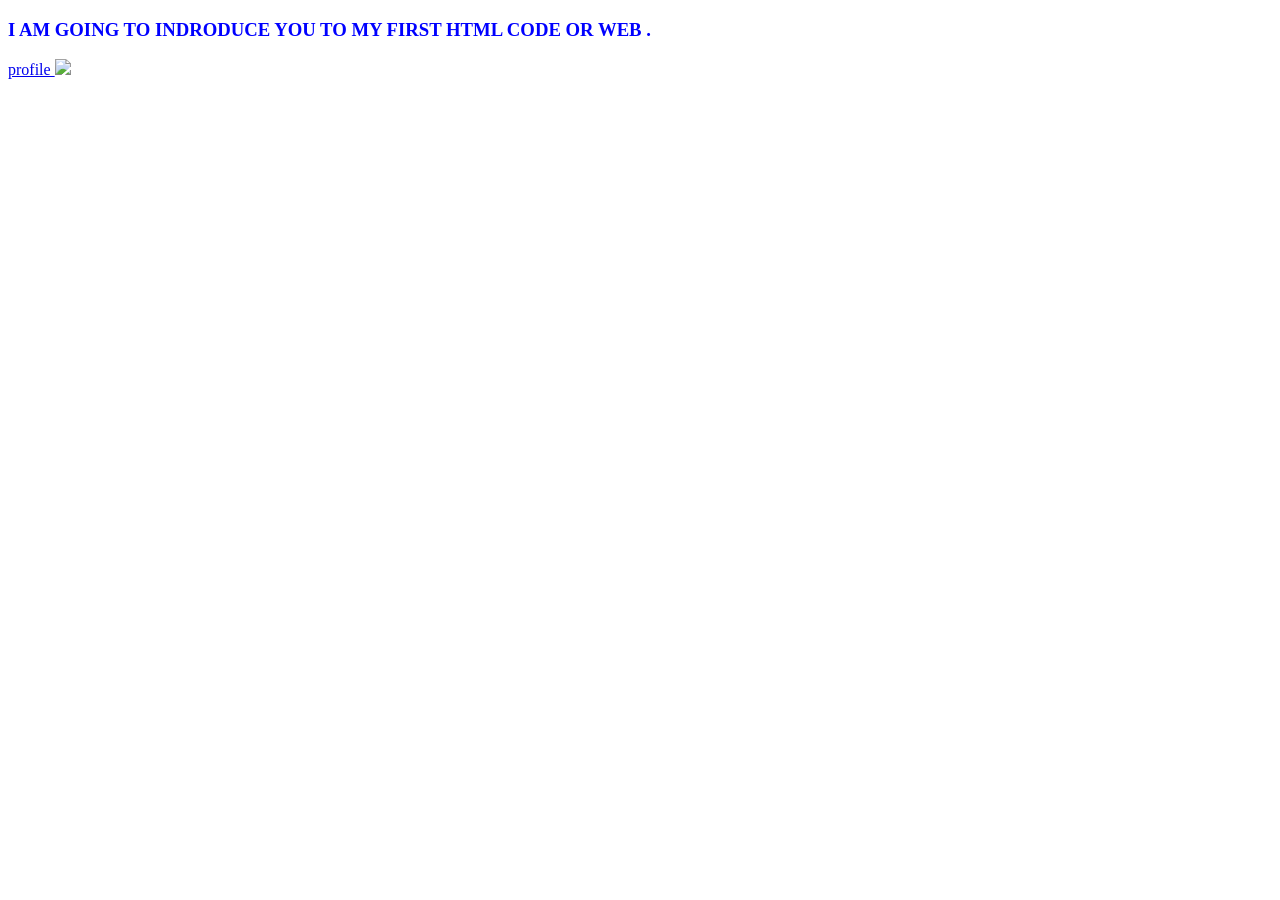
==== index.html @ 3b80759c "add html  filed" ====
<!DOCTYPE html>
<html lang="en">
<head>
    <meta charset="UTF-8">
    <meta name="viewport" content="width=device-width, initial-scale=1.0">
    <title>My First Progrgram
    </title>
</head>
<body>
<h3  style="color:blue"> I AM GOING TO INDRODUCE YOU TO MY FIRST HTML CODE OR WEB .</h3>
<A href="/profile.html"> profile <img src = "https://tse1.mm.bing.net/th/id/OIP.EZIxvhz9ns7cKNBMhFvJeQHaHa?r=0&rs=1&pid=ImgDetMain&o=7&rm=3" height="300" 
    "> 
     </A>
</body>
</html>
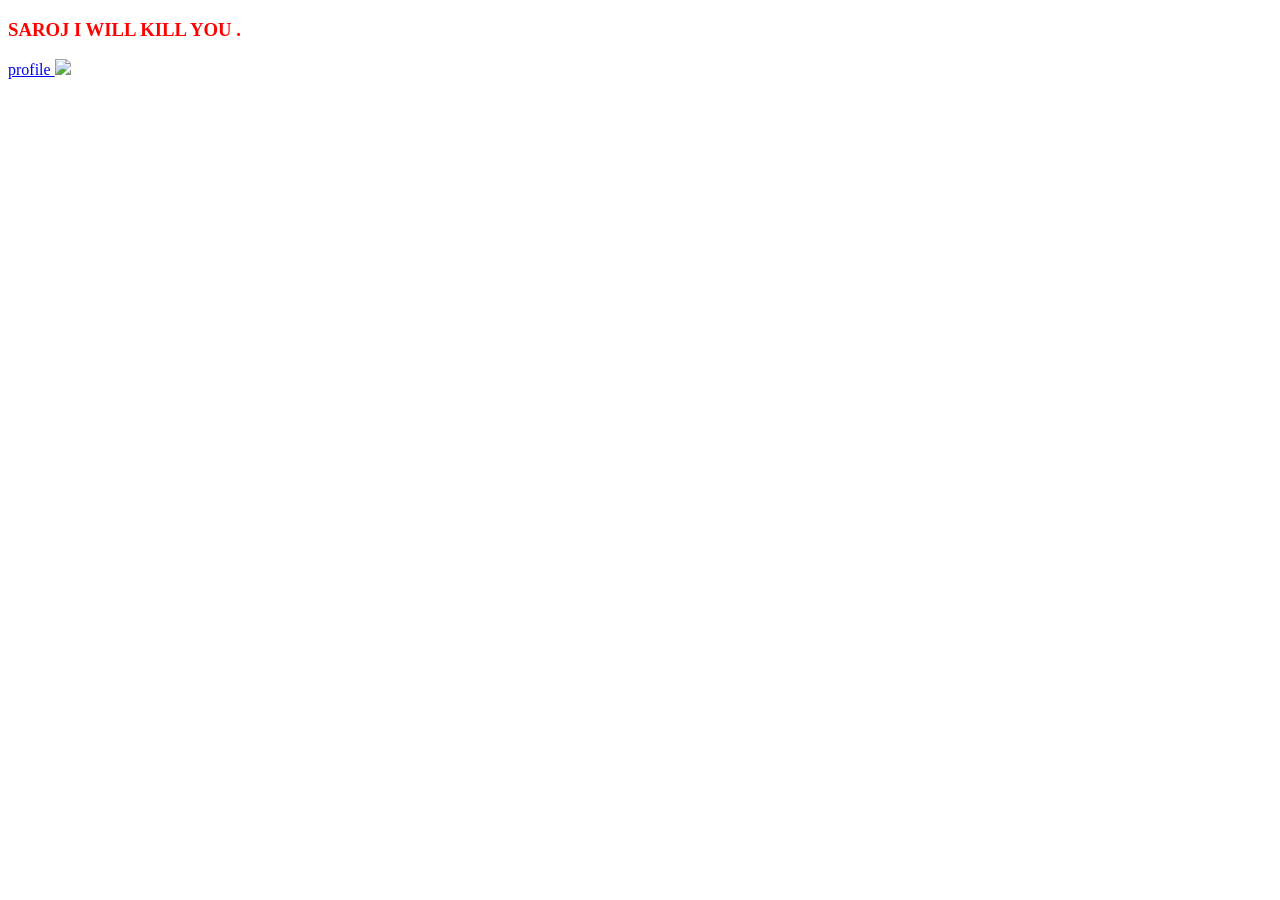
==== commit b6ceb658: "commit in git" ====
--- a/index.html
+++ b/index.html
@@ -7,9 +7,9 @@
     </title>
 </head>
 <body>
-<h3  style="color:blue"> I AM GOING TO INDRODUCE YOU TO MY FIRST HTML CODE OR WEB .</h3>
+<h3  style="color:red"> SAROJ I WILL KILL YOU .</h3>
 <A href="/profile.html"> profile <img src = "https://tse1.mm.bing.net/th/id/OIP.EZIxvhz9ns7cKNBMhFvJeQHaHa?r=0&rs=1&pid=ImgDetMain&o=7&rm=3" height="300" 
     "> 
      </A>
 </body>
-</html>+</html>
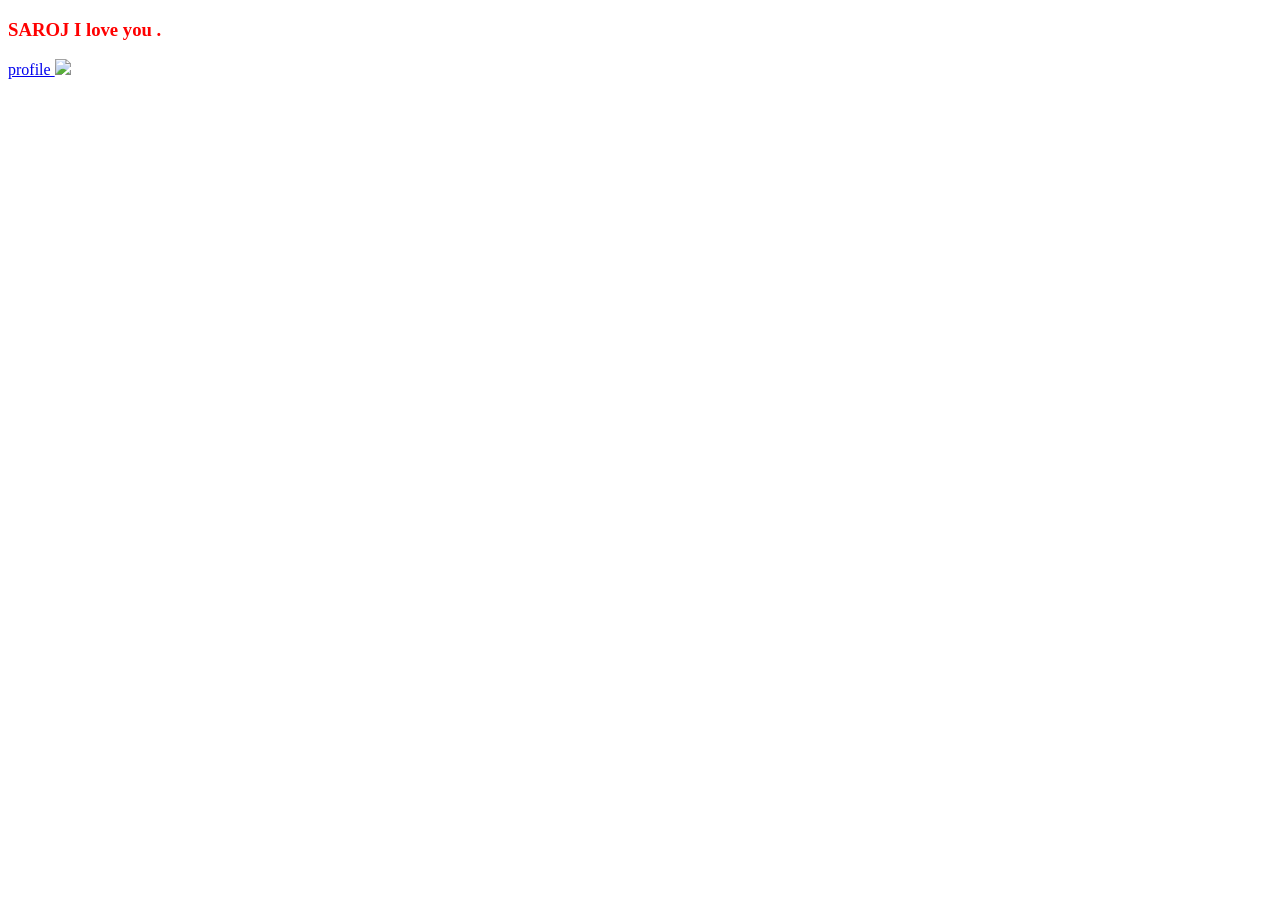
==== commit 4526a148: "hi there" ====
--- a/index.html
+++ b/index.html
@@ -7,8 +7,8 @@
     </title>
 </head>
 <body>
-<h3  style="color:red"> SAROJ I WILL KILL YOU .</h3>
-<A href="/profile.html"> profile <img src = "https://tse1.mm.bing.net/th/id/OIP.EZIxvhz9ns7cKNBMhFvJeQHaHa?r=0&rs=1&pid=ImgDetMain&o=7&rm=3" height="300" 
+<h3  style="color:red"> SAROJ I love you .</h3>
+<A href="/profile.html"> profile <img src = "sarojii.jpeg.jpg" height="300" 
     "> 
      </A>
 </body>
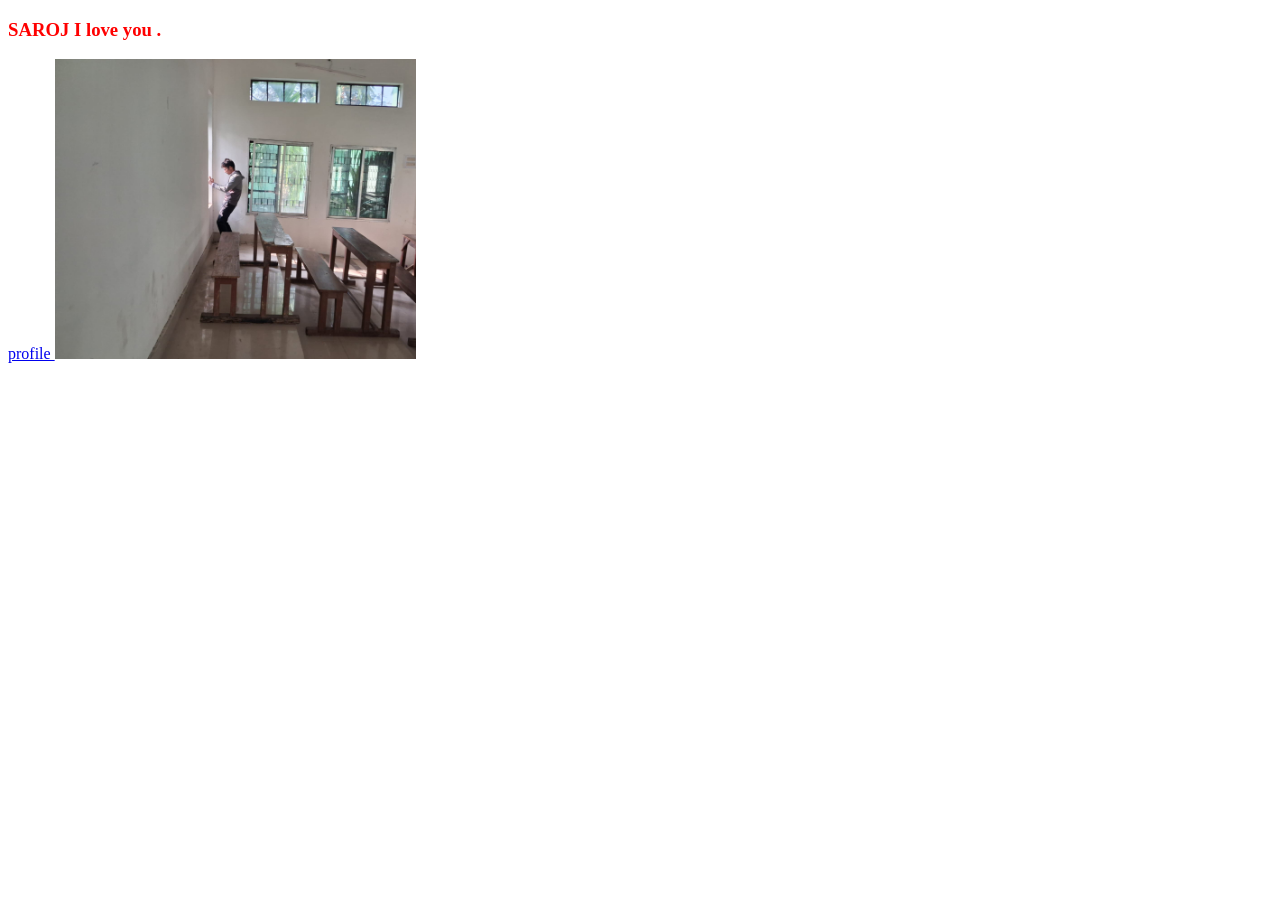
==== commit fb2bccba: "i love saroj" ====
--- a/index.html
+++ b/index.html
@@ -8,7 +8,7 @@
 </head>
 <body>
 <h3  style="color:red"> SAROJ I love you .</h3>
-<A href="/profile.html"> profile <img src = "sarojii.jpeg.jpg" height="300" 
+<A href="/profile.html"> profile <img src = "saroj.jpeg" height="300" 
     "> 
      </A>
 </body>
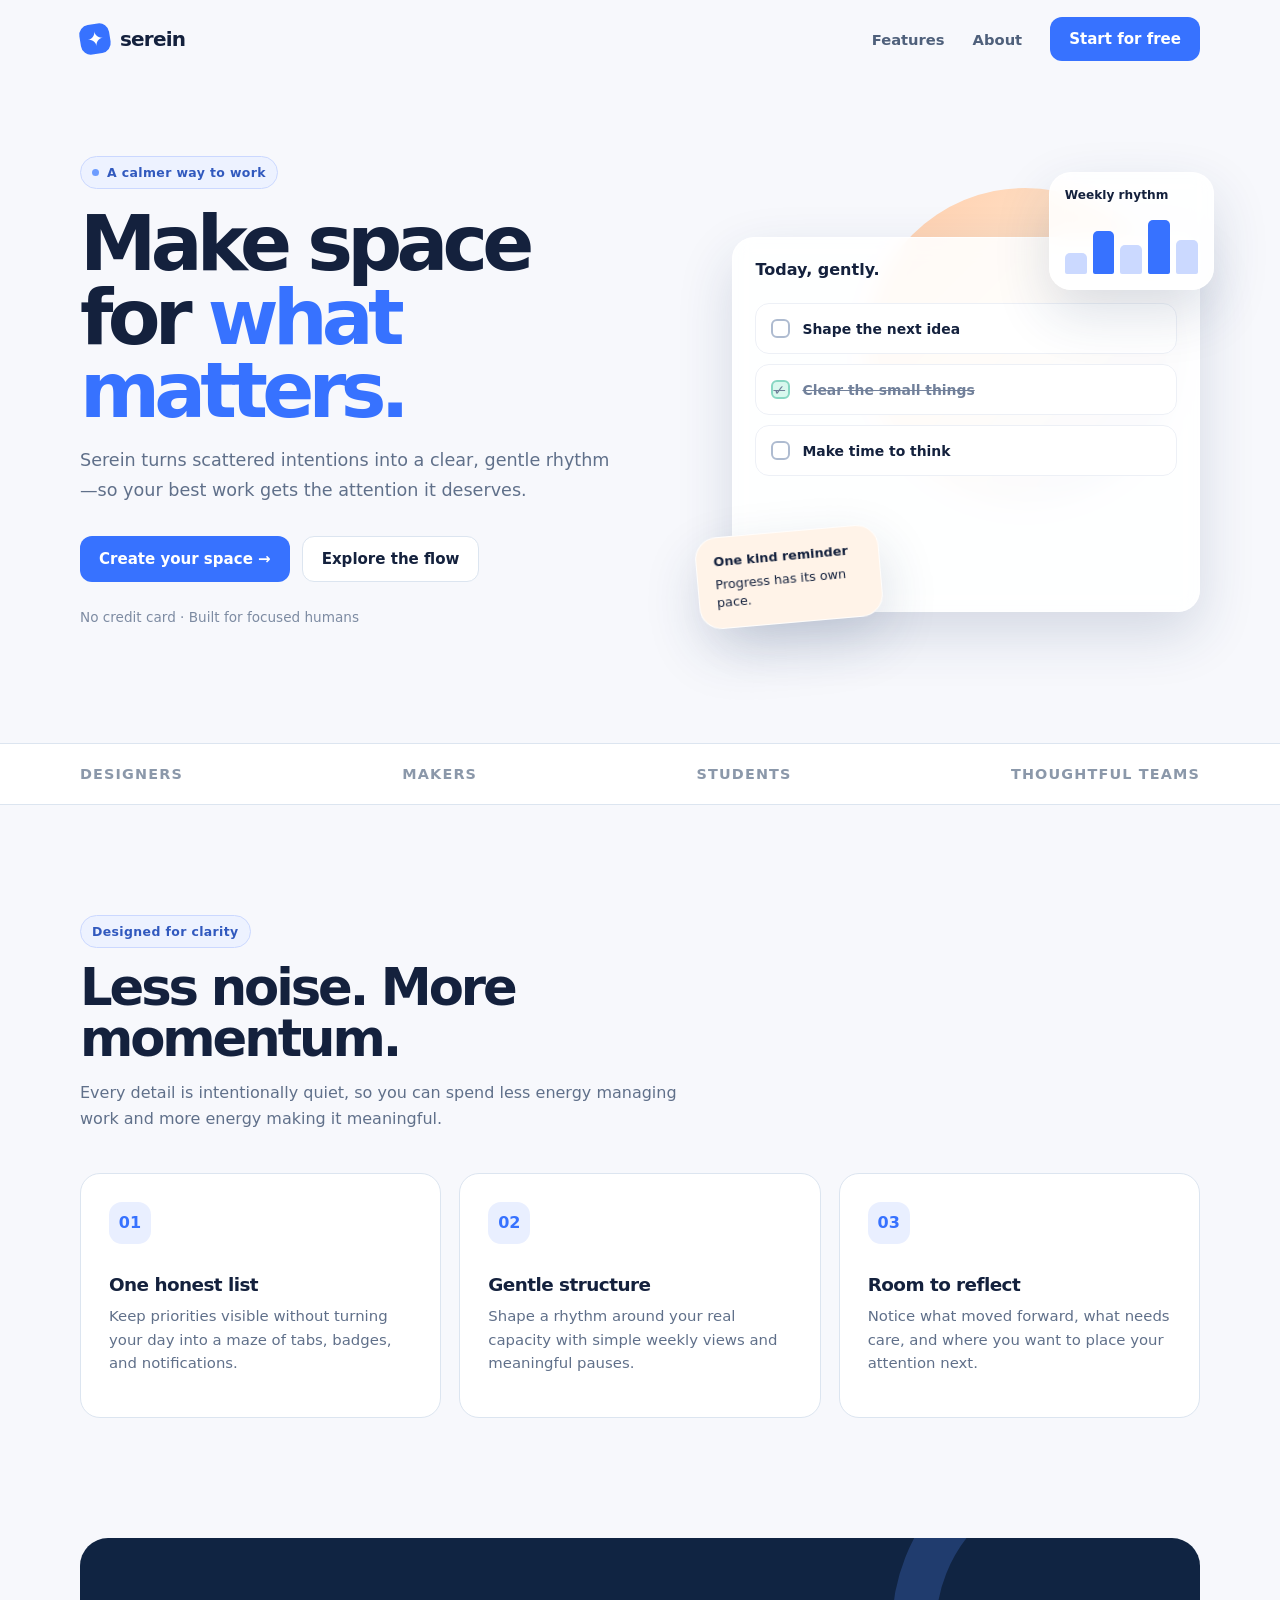
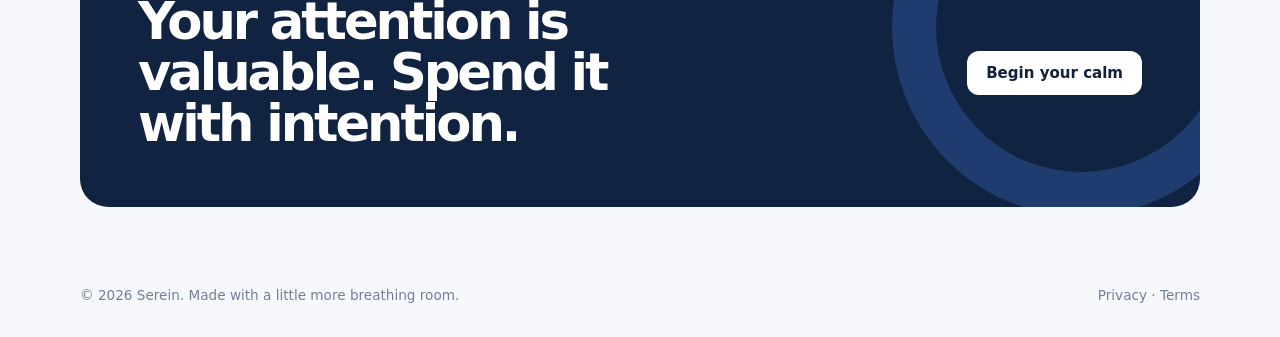
==== commit 52efe55e: "new changes" ====
--- a/index.html
+++ b/index.html
@@ -1,15 +1,78 @@
-<!DOCTYPE html>
-<html lang="en">
-<head>
-    <meta charset="UTF-8">
-    <meta name="viewport" content="width=device-width, initial-scale=1.0">
-    <title>My First Progrgram
-    </title>
-</head>
-<body>
-<h3  style="color:red"> SAROJ I love you .</h3>
-<A href="/profile.html"> profile <img src = "saroj.jpeg" height="300" 
-    "> 
-     </A>
-</body>
-</html>
+<!doctype html>
+<html lang="en">
+<head>
+  <meta charset="utf-8">
+  <meta name="viewport" content="width=device-width, initial-scale=1">
+  <meta name="description" content="Serein — a focused space for thoughtful work.">
+  <title>Serein — Make space for what matters</title>
+  <style>
+    :root { --ink:#14213d; --muted:#60708a; --line:#dce5f0; --paper:#f7f8fc; --peach:#ffbe8a; --blue:#3772ff; --night:#102442; }
+    * { box-sizing:border-box; }
+    html { scroll-behavior:smooth; }
+    body { margin:0; font-family:Inter,ui-sans-serif,system-ui,-apple-system,BlinkMacSystemFont,"Segoe UI",sans-serif; color:var(--ink); background:var(--paper); }
+    a { color:inherit; text-decoration:none; }
+    .wrap { width:min(1120px,calc(100% - 40px)); margin:auto; }
+    nav { height:78px; display:flex; align-items:center; justify-content:space-between; }
+    .brand { display:flex; gap:10px; align-items:center; font-size:1.25rem; font-weight:800; letter-spacing:-.04em; }
+    .mark { display:grid; place-items:center; width:30px; height:30px; border-radius:10px; color:white; background:var(--blue); transform:rotate(-9deg); }
+    .links { display:flex; align-items:center; gap:28px; color:#4f607b; font-size:.92rem; font-weight:600; }
+    .button { display:inline-flex; align-items:center; justify-content:center; padding:13px 19px; border-radius:12px; font-weight:750; font-size:.94rem; transition:transform .2s,box-shadow .2s; }
+    .button:hover { transform:translateY(-2px); box-shadow:0 12px 24px rgba(55,114,255,.2); }
+    .button.primary { color:white; background:var(--blue); }
+    .button.ghost { border:1px solid var(--line); background:white; }
+    .hero { padding:78px 0 104px; display:grid; grid-template-columns:1.05fr .95fr; align-items:center; gap:62px; }
+    .eyebrow { display:inline-flex; align-items:center; gap:8px; border:1px solid #cbd8ff; color:#3159be; background:#edf2ff; padding:8px 11px; border-radius:999px; font-size:.78rem; font-weight:800; letter-spacing:.03em; }
+    .eyebrow i { width:7px; height:7px; background:#6d9cff; border-radius:50%; }
+    h1 { margin:18px 0 18px; max-width:640px; font-size:clamp(3.1rem,6vw,5.7rem); line-height:.96; letter-spacing:-.075em; }
+    h1 em { font-style:normal; color:var(--blue); }
+    .lede { max-width:540px; color:var(--muted); font-size:1.1rem; line-height:1.7; }
+    .actions { display:flex; flex-wrap:wrap; gap:12px; margin-top:30px; }
+    .trust { margin-top:27px; color:#7d8ba2; font-size:.85rem; }
+    .visual { position:relative; min-height:450px; }
+    .orb { position:absolute; width:318px; height:318px; right:16px; top:16px; border-radius:50%; background:linear-gradient(135deg,#ffccaa 0%,#ffe2c8 40%,#c6dcff 100%); }
+    .card { position:absolute; background:rgba(255,255,255,.88); backdrop-filter:blur(10px); border:1px solid rgba(255,255,255,.85); border-radius:22px; box-shadow:0 22px 55px rgba(30,57,101,.16); }
+    .dashboard { inset:65px 0 10px 35px; padding:22px; overflow:hidden; }
+    .topline { display:flex; justify-content:space-between; align-items:center; margin-bottom:24px; font-weight:800; }
+    .dots { display:flex; gap:5px; }.dots span { width:7px; height:7px; border-radius:50%; background:#dce5f0; }.dots span:first-child { background:var(--peach); }
+    .task { display:flex; align-items:center; gap:12px; padding:15px; margin-top:10px; border:1px solid #edf0f6; border-radius:14px; background:#fff; font-size:.87rem; font-weight:700; }
+    .check { width:19px; height:19px; border:2px solid #aebbd0; border-radius:6px; }.task.done .check { border-color:#88d7c3; background:#d9f8ee; }.task.done { color:#71809a; text-decoration:line-through; }
+    .mini { right:-14px; top:0; width:165px; padding:15px; }.mini b { display:block; font-size:.76rem; }.bars { display:flex; gap:6px; height:59px; align-items:end; margin-top:13px; }.bars span { flex:1; border-radius:5px 5px 2px 2px; background:#cbd9ff; }.bars span:nth-child(2),.bars span:nth-child(4) { background:var(--blue); }
+    .note { left:0; bottom:0; padding:15px 17px; width:184px; background:#fff3e8; transform:rotate(-5deg); font-size:.8rem; line-height:1.45; }.note strong { display:block; margin-bottom:4px; }
+    .strip { border-top:1px solid var(--line); border-bottom:1px solid var(--line); background:#fff; padding:22px 0; }.logos { display:flex; justify-content:space-between; gap:20px; color:#8b98aa; font-size:.9rem; font-weight:800; letter-spacing:.08em; }
+    .features { padding:110px 0; }.section-head { max-width:610px; }.section-head h2 { font-size:clamp(2rem,4vw,3.4rem); letter-spacing:-.06em; line-height:1; margin:14px 0; }.section-head p { color:var(--muted); line-height:1.65; }
+    .feature-grid { display:grid; grid-template-columns:repeat(3,1fr); gap:18px; margin-top:40px; }.feature { padding:28px; min-height:245px; border:1px solid var(--line); border-radius:20px; background:#fff; }.icon { display:grid; place-items:center; width:42px; height:42px; border-radius:13px; background:#e9efff; color:var(--blue); font-weight:900; }.feature h3 { margin:30px 0 10px; font-size:1.15rem; letter-spacing:-.03em; }.feature p { margin:0; color:var(--muted); font-size:.93rem; line-height:1.6; }
+    .cta { margin:10px 0 80px; padding:58px; border-radius:28px; color:white; background:var(--night); display:flex; align-items:center; justify-content:space-between; gap:30px; overflow:hidden; position:relative; }.cta:after { content:""; position:absolute; right:-70px; top:-100px; width:290px; height:290px; border:44px solid rgba(86,139,255,.23); border-radius:50%; }.cta h2 { position:relative; z-index:1; max-width:590px; margin:0; font-size:clamp(2rem,4vw,3.4rem); letter-spacing:-.06em; line-height:1; }.cta .button { position:relative; z-index:1; flex:none; color:#14213d; background:#fff; }
+    footer { padding:0 0 34px; color:#71809a; font-size:.85rem; display:flex; justify-content:space-between; }
+    @media (max-width:760px) { nav { height:68px; }.links a:not(.button) { display:none; }.hero { grid-template-columns:1fr; padding:55px 0 65px; gap:30px; }.visual { min-height:380px; }.dashboard { left:12px; }.feature-grid { grid-template-columns:1fr; }.logos { flex-wrap:wrap; justify-content:center; }.cta { padding:38px 26px; align-items:flex-start; flex-direction:column; } footer { gap:15px; flex-direction:column; } }
+  </style>
+</head>
+<body>
+  <header class="wrap">
+    <nav>
+      <a class="brand" href="#top"><span class="mark">✦</span> serein</a>
+      <div class="links"><a href="#features">Features</a><a href="#about">About</a><a class="button primary" href="#start">Start for free</a></div>
+    </nav>
+  </header>
+  <main id="top">
+    <section class="hero wrap">
+      <div>
+        <span class="eyebrow"><i></i> A calmer way to work</span>
+        <h1>Make space for <em>what matters.</em></h1>
+        <p class="lede">Serein turns scattered intentions into a clear, gentle rhythm—so your best work gets the attention it deserves.</p>
+        <div class="actions"><a class="button primary" href="#start">Create your space →</a><a class="button ghost" href="#features">Explore the flow</a></div>
+        <p class="trust">No credit card · Built for focused humans</p>
+      </div>
+      <div class="visual" aria-label="A preview of the Serein workspace">
+        <div class="orb"></div>
+        <div class="card dashboard"><div class="topline"><span>Today, gently.</span><span class="dots"><span></span><span></span><span></span></span></div><div class="task"><span class="check"></span>Shape the next idea</div><div class="task done"><span class="check">✓</span>Clear the small things</div><div class="task"><span class="check"></span>Make time to think</div></div>
+        <div class="card mini"><b>Weekly rhythm</b><div class="bars"><span style="height:35%"></span><span style="height:72%"></span><span style="height:48%"></span><span style="height:91%"></span><span style="height:57%"></span></div></div>
+        <div class="card note"><strong>One kind reminder</strong> Progress has its own pace.</div>
+      </div>
+    </section>
+    <section class="strip"><div class="wrap logos"><span>DESIGNERS</span><span>MAKERS</span><span>STUDENTS</span><span>THOUGHTFUL TEAMS</span></div></section>
+    <section class="features wrap" id="features"><div class="section-head"><span class="eyebrow">Designed for clarity</span><h2>Less noise. More momentum.</h2><p>Every detail is intentionally quiet, so you can spend less energy managing work and more energy making it meaningful.</p></div><div class="feature-grid"><article class="feature"><div class="icon">01</div><h3>One honest list</h3><p>Keep priorities visible without turning your day into a maze of tabs, badges, and notifications.</p></article><article class="feature"><div class="icon">02</div><h3>Gentle structure</h3><p>Shape a rhythm around your real capacity with simple weekly views and meaningful pauses.</p></article><article class="feature"><div class="icon">03</div><h3>Room to reflect</h3><p>Notice what moved forward, what needs care, and where you want to place your attention next.</p></article></div></section>
+    <section class="wrap" id="start"><div class="cta"><h2>Your attention is valuable. Spend it with intention.</h2><a class="button" href="mailto:hello@example.com?subject=I%20want%20to%20try%20Serein">Begin your calm</a></div></section>
+  </main>
+  <footer class="wrap" id="about"><span>© 2026 Serein. Made with a little more breathing room.</span><span>Privacy · Terms</span></footer>
+</body>
+</html>
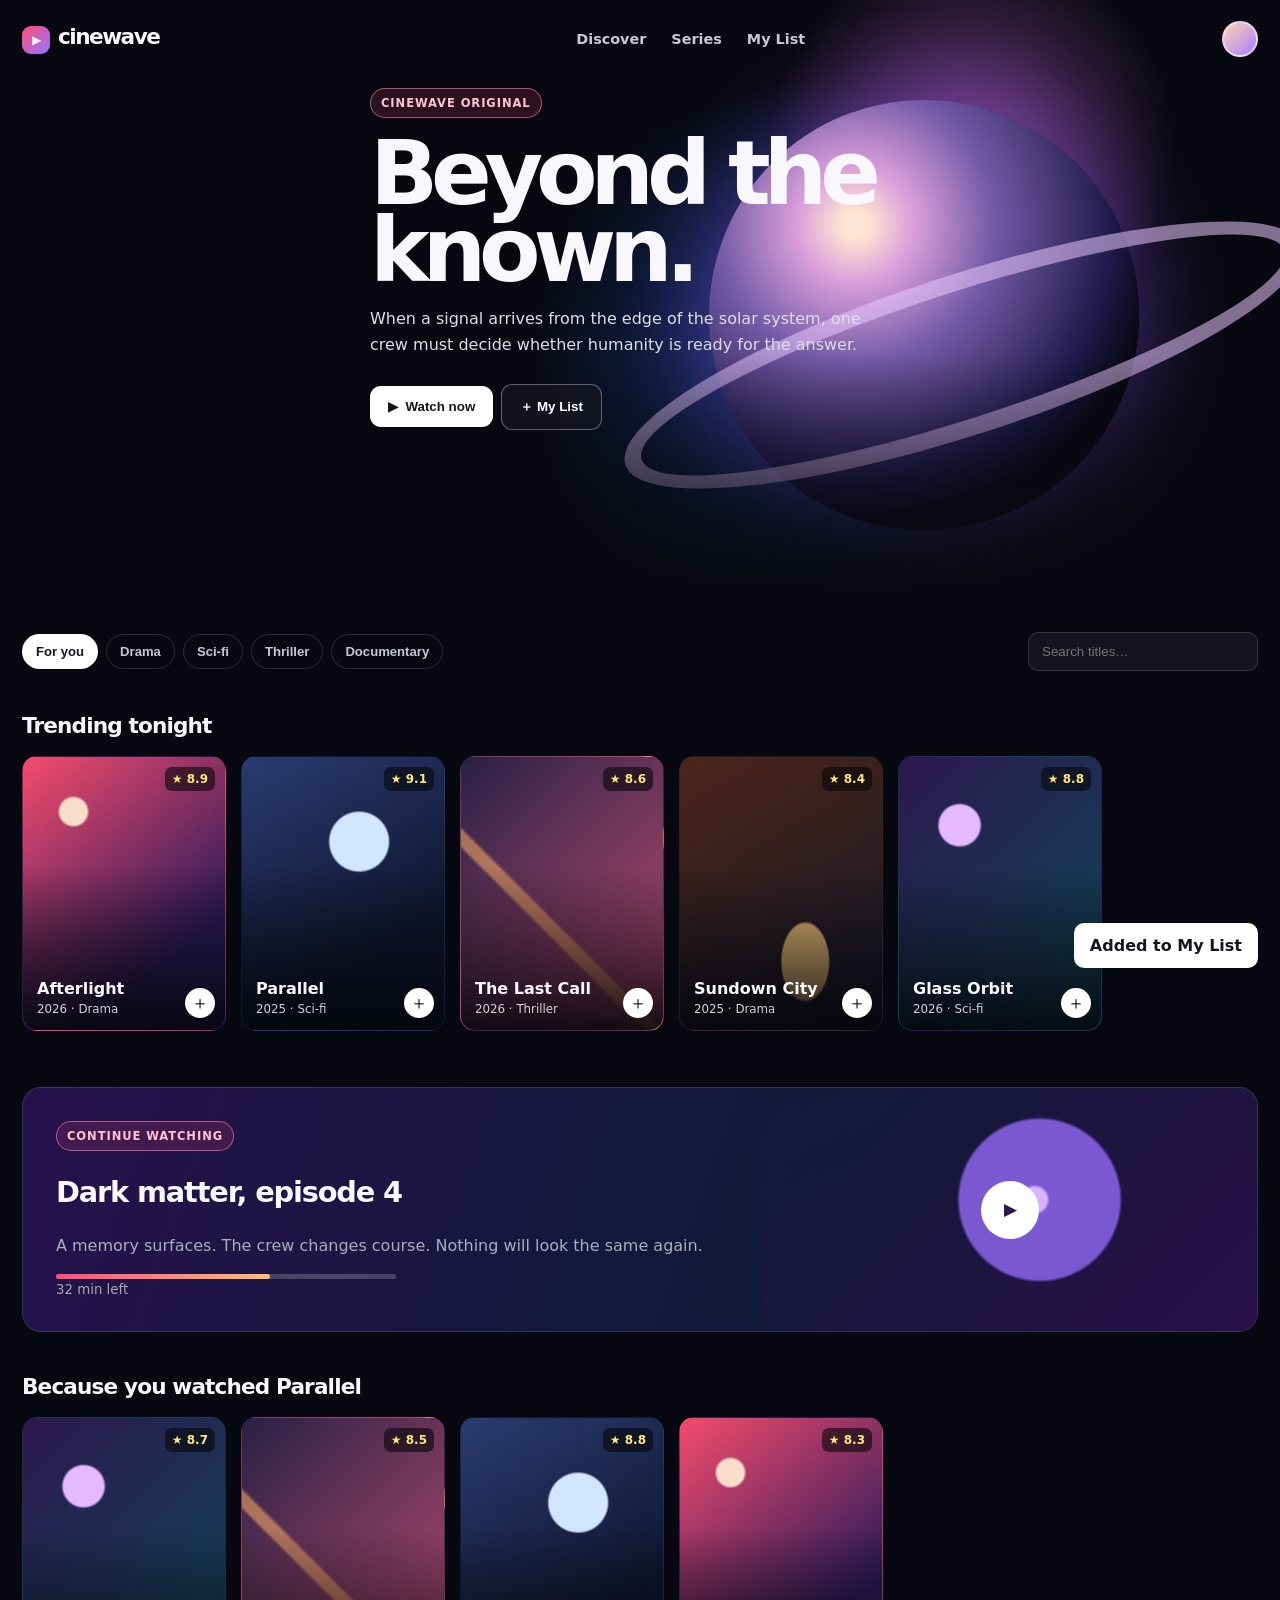
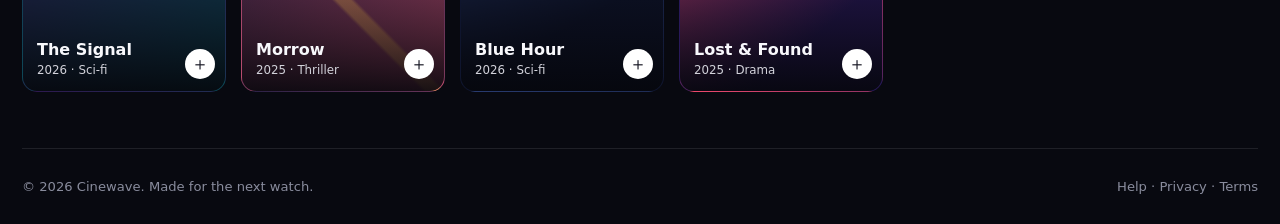
==== commit a84bda6e: "comit 2.o" ====
--- a/index.html
+++ b/index.html
@@ -1,78 +1,13 @@
 <!doctype html>
-<html lang="en">
-<head>
-  <meta charset="utf-8">
-  <meta name="viewport" content="width=device-width, initial-scale=1">
-  <meta name="description" content="Serein — a focused space for thoughtful work.">
-  <title>Serein — Make space for what matters</title>
-  <style>
-    :root { --ink:#14213d; --muted:#60708a; --line:#dce5f0; --paper:#f7f8fc; --peach:#ffbe8a; --blue:#3772ff; --night:#102442; }
-    * { box-sizing:border-box; }
-    html { scroll-behavior:smooth; }
-    body { margin:0; font-family:Inter,ui-sans-serif,system-ui,-apple-system,BlinkMacSystemFont,"Segoe UI",sans-serif; color:var(--ink); background:var(--paper); }
-    a { color:inherit; text-decoration:none; }
-    .wrap { width:min(1120px,calc(100% - 40px)); margin:auto; }
-    nav { height:78px; display:flex; align-items:center; justify-content:space-between; }
-    .brand { display:flex; gap:10px; align-items:center; font-size:1.25rem; font-weight:800; letter-spacing:-.04em; }
-    .mark { display:grid; place-items:center; width:30px; height:30px; border-radius:10px; color:white; background:var(--blue); transform:rotate(-9deg); }
-    .links { display:flex; align-items:center; gap:28px; color:#4f607b; font-size:.92rem; font-weight:600; }
-    .button { display:inline-flex; align-items:center; justify-content:center; padding:13px 19px; border-radius:12px; font-weight:750; font-size:.94rem; transition:transform .2s,box-shadow .2s; }
-    .button:hover { transform:translateY(-2px); box-shadow:0 12px 24px rgba(55,114,255,.2); }
-    .button.primary { color:white; background:var(--blue); }
-    .button.ghost { border:1px solid var(--line); background:white; }
-    .hero { padding:78px 0 104px; display:grid; grid-template-columns:1.05fr .95fr; align-items:center; gap:62px; }
-    .eyebrow { display:inline-flex; align-items:center; gap:8px; border:1px solid #cbd8ff; color:#3159be; background:#edf2ff; padding:8px 11px; border-radius:999px; font-size:.78rem; font-weight:800; letter-spacing:.03em; }
-    .eyebrow i { width:7px; height:7px; background:#6d9cff; border-radius:50%; }
-    h1 { margin:18px 0 18px; max-width:640px; font-size:clamp(3.1rem,6vw,5.7rem); line-height:.96; letter-spacing:-.075em; }
-    h1 em { font-style:normal; color:var(--blue); }
-    .lede { max-width:540px; color:var(--muted); font-size:1.1rem; line-height:1.7; }
-    .actions { display:flex; flex-wrap:wrap; gap:12px; margin-top:30px; }
-    .trust { margin-top:27px; color:#7d8ba2; font-size:.85rem; }
-    .visual { position:relative; min-height:450px; }
-    .orb { position:absolute; width:318px; height:318px; right:16px; top:16px; border-radius:50%; background:linear-gradient(135deg,#ffccaa 0%,#ffe2c8 40%,#c6dcff 100%); }
-    .card { position:absolute; background:rgba(255,255,255,.88); backdrop-filter:blur(10px); border:1px solid rgba(255,255,255,.85); border-radius:22px; box-shadow:0 22px 55px rgba(30,57,101,.16); }
-    .dashboard { inset:65px 0 10px 35px; padding:22px; overflow:hidden; }
-    .topline { display:flex; justify-content:space-between; align-items:center; margin-bottom:24px; font-weight:800; }
-    .dots { display:flex; gap:5px; }.dots span { width:7px; height:7px; border-radius:50%; background:#dce5f0; }.dots span:first-child { background:var(--peach); }
-    .task { display:flex; align-items:center; gap:12px; padding:15px; margin-top:10px; border:1px solid #edf0f6; border-radius:14px; background:#fff; font-size:.87rem; font-weight:700; }
-    .check { width:19px; height:19px; border:2px solid #aebbd0; border-radius:6px; }.task.done .check { border-color:#88d7c3; background:#d9f8ee; }.task.done { color:#71809a; text-decoration:line-through; }
-    .mini { right:-14px; top:0; width:165px; padding:15px; }.mini b { display:block; font-size:.76rem; }.bars { display:flex; gap:6px; height:59px; align-items:end; margin-top:13px; }.bars span { flex:1; border-radius:5px 5px 2px 2px; background:#cbd9ff; }.bars span:nth-child(2),.bars span:nth-child(4) { background:var(--blue); }
-    .note { left:0; bottom:0; padding:15px 17px; width:184px; background:#fff3e8; transform:rotate(-5deg); font-size:.8rem; line-height:1.45; }.note strong { display:block; margin-bottom:4px; }
-    .strip { border-top:1px solid var(--line); border-bottom:1px solid var(--line); background:#fff; padding:22px 0; }.logos { display:flex; justify-content:space-between; gap:20px; color:#8b98aa; font-size:.9rem; font-weight:800; letter-spacing:.08em; }
-    .features { padding:110px 0; }.section-head { max-width:610px; }.section-head h2 { font-size:clamp(2rem,4vw,3.4rem); letter-spacing:-.06em; line-height:1; margin:14px 0; }.section-head p { color:var(--muted); line-height:1.65; }
-    .feature-grid { display:grid; grid-template-columns:repeat(3,1fr); gap:18px; margin-top:40px; }.feature { padding:28px; min-height:245px; border:1px solid var(--line); border-radius:20px; background:#fff; }.icon { display:grid; place-items:center; width:42px; height:42px; border-radius:13px; background:#e9efff; color:var(--blue); font-weight:900; }.feature h3 { margin:30px 0 10px; font-size:1.15rem; letter-spacing:-.03em; }.feature p { margin:0; color:var(--muted); font-size:.93rem; line-height:1.6; }
-    .cta { margin:10px 0 80px; padding:58px; border-radius:28px; color:white; background:var(--night); display:flex; align-items:center; justify-content:space-between; gap:30px; overflow:hidden; position:relative; }.cta:after { content:""; position:absolute; right:-70px; top:-100px; width:290px; height:290px; border:44px solid rgba(86,139,255,.23); border-radius:50%; }.cta h2 { position:relative; z-index:1; max-width:590px; margin:0; font-size:clamp(2rem,4vw,3.4rem); letter-spacing:-.06em; line-height:1; }.cta .button { position:relative; z-index:1; flex:none; color:#14213d; background:#fff; }
-    footer { padding:0 0 34px; color:#71809a; font-size:.85rem; display:flex; justify-content:space-between; }
-    @media (max-width:760px) { nav { height:68px; }.links a:not(.button) { display:none; }.hero { grid-template-columns:1fr; padding:55px 0 65px; gap:30px; }.visual { min-height:380px; }.dashboard { left:12px; }.feature-grid { grid-template-columns:1fr; }.logos { flex-wrap:wrap; justify-content:center; }.cta { padding:38px 26px; align-items:flex-start; flex-direction:column; } footer { gap:15px; flex-direction:column; } }
-  </style>
-</head>
-<body>
-  <header class="wrap">
-    <nav>
-      <a class="brand" href="#top"><span class="mark">✦</span> serein</a>
-      <div class="links"><a href="#features">Features</a><a href="#about">About</a><a class="button primary" href="#start">Start for free</a></div>
-    </nav>
-  </header>
-  <main id="top">
-    <section class="hero wrap">
-      <div>
-        <span class="eyebrow"><i></i> A calmer way to work</span>
-        <h1>Make space for <em>what matters.</em></h1>
-        <p class="lede">Serein turns scattered intentions into a clear, gentle rhythm—so your best work gets the attention it deserves.</p>
-        <div class="actions"><a class="button primary" href="#start">Create your space →</a><a class="button ghost" href="#features">Explore the flow</a></div>
-        <p class="trust">No credit card · Built for focused humans</p>
-      </div>
-      <div class="visual" aria-label="A preview of the Serein workspace">
-        <div class="orb"></div>
-        <div class="card dashboard"><div class="topline"><span>Today, gently.</span><span class="dots"><span></span><span></span><span></span></span></div><div class="task"><span class="check"></span>Shape the next idea</div><div class="task done"><span class="check">✓</span>Clear the small things</div><div class="task"><span class="check"></span>Make time to think</div></div>
-        <div class="card mini"><b>Weekly rhythm</b><div class="bars"><span style="height:35%"></span><span style="height:72%"></span><span style="height:48%"></span><span style="height:91%"></span><span style="height:57%"></span></div></div>
-        <div class="card note"><strong>One kind reminder</strong> Progress has its own pace.</div>
-      </div>
-    </section>
-    <section class="strip"><div class="wrap logos"><span>DESIGNERS</span><span>MAKERS</span><span>STUDENTS</span><span>THOUGHTFUL TEAMS</span></div></section>
-    <section class="features wrap" id="features"><div class="section-head"><span class="eyebrow">Designed for clarity</span><h2>Less noise. More momentum.</h2><p>Every detail is intentionally quiet, so you can spend less energy managing work and more energy making it meaningful.</p></div><div class="feature-grid"><article class="feature"><div class="icon">01</div><h3>One honest list</h3><p>Keep priorities visible without turning your day into a maze of tabs, badges, and notifications.</p></article><article class="feature"><div class="icon">02</div><h3>Gentle structure</h3><p>Shape a rhythm around your real capacity with simple weekly views and meaningful pauses.</p></article><article class="feature"><div class="icon">03</div><h3>Room to reflect</h3><p>Notice what moved forward, what needs care, and where you want to place your attention next.</p></article></div></section>
-    <section class="wrap" id="start"><div class="cta"><h2>Your attention is valuable. Spend it with intention.</h2><a class="button" href="mailto:hello@example.com?subject=I%20want%20to%20try%20Serein">Begin your calm</a></div></section>
-  </main>
-  <footer class="wrap" id="about"><span>© 2026 Serein. Made with a little more breathing room.</span><span>Privacy · Terms</span></footer>
-</body>
-</html>
+<html lang="en"><head><meta charset="utf-8"><meta name="viewport" content="width=device-width,initial-scale=1"><title>Cinewave — Watch something extraordinary</title><style>
+:root{--bg:#080910;--panel:#151724;--text:#f8f8fc;--muted:#aaaebe;--pink:#ff4d79;--violet:#9275ff}*{box-sizing:border-box}body{margin:0;background:var(--bg);color:var(--text);font-family:Inter,system-ui,sans-serif}.shell{width:min(1280px,calc(100% - 44px));margin:auto}nav{height:78px;display:flex;align-items:center;justify-content:space-between;position:relative;z-index:3}.brand{font-size:1.35rem;font-weight:900;letter-spacing:-.07em}.brand i{display:inline-grid;place-items:center;width:28px;height:28px;margin-right:8px;border-radius:9px;background:linear-gradient(135deg,var(--pink),var(--violet));font-style:normal;font-size:12px}.links{display:flex;gap:25px;color:#c6c8d4;font-weight:700;font-size:.9rem}.links a{color:inherit;text-decoration:none}.avatar{width:36px;height:36px;border:2px solid #fff8;border-radius:50%;background:linear-gradient(135deg,#ffd4b1,#a77cff)}.hero{height:590px;margin-top:-78px;position:relative;display:flex;align-items:end;overflow:hidden}.hero:before{content:"";position:absolute;inset:0;background:radial-gradient(circle at 76% 25%,#d96ee880,transparent 19%),radial-gradient(circle at 64% 62%,#276dff70,transparent 32%),linear-gradient(90deg,#080910 4%,#080910b5 38%,#08091005 80%,#080910)}.hero:after{content:"";position:absolute;inset:0;background:linear-gradient(0deg,#080910,transparent 40%)}.planet{position:absolute;width:430px;height:430px;right:11%;top:100px;border-radius:50%;background:radial-gradient(circle at 34% 29%,#ffe5d2 0 3%,#d99eda 14%,#745ba8 33%,#1e1949 62%,#080813 73%);box-shadow:0 0 80px 18px #8f58ff55}.ring{position:absolute;width:710px;height:160px;right:-3%;top:275px;border:17px solid #eacbff88;border-radius:50%;transform:rotate(-18deg)}.copy{position:relative;z-index:1;padding-bottom:72px;max-width:540px}.tag{display:inline-block;padding:7px 10px;border:1px solid #ff81a199;border-radius:999px;background:#ff4d7925;color:#ffc4d1;font-size:.72rem;font-weight:900;letter-spacing:.08em}.copy h1{font-size:clamp(3.4rem,7vw,6.5rem);line-height:.86;letter-spacing:-.08em;margin:17px 0}.copy p{color:#dedee7;line-height:1.65;max-width:500px}.btn{padding:13px 18px;border:0;border-radius:11px;margin:10px 8px 0 0;font-weight:850}.watch{background:#fff;color:#13141e}.list{color:#fff;border:1px solid #fff5;background:#171824a8}.tools{display:flex;align-items:center;justify-content:space-between;gap:16px;margin:25px 0}.filters{display:flex;gap:8px;flex-wrap:wrap}.filter{border:1px solid #ffffff24;border-radius:99px;padding:9px 13px;color:#c5c7d6;background:transparent;font-size:.82rem;font-weight:800}.filter.active,.filter:hover{background:#fff;color:#151622}.search{width:230px;padding:11px 13px;color:white;background:#13141e;border:1px solid #ffffff24;border-radius:10px;outline:none}section{margin:42px 0}h2{font-size:1.35rem;letter-spacing:-.04em}.row{display:grid;grid-auto-flow:column;grid-auto-columns:204px;gap:15px;overflow-x:auto;padding-bottom:14px}.card{height:275px;position:relative;border-radius:15px;overflow:hidden;background:var(--art);transition:.25s;border:1px solid transparent}.card:hover{transform:translateY(-7px);border-color:#fff8}.card:after{content:"";position:absolute;inset:0;background:linear-gradient(0deg,#05060be8,transparent 60%)}.c1{--art:radial-gradient(circle at 25% 20%,#f7ddca 0 5%,transparent 6%),linear-gradient(140deg,#f54b6d,#291959 75%)}.c2{--art:radial-gradient(circle at 58% 31%,#d2e7ff 0 13%,transparent 14%),linear-gradient(150deg,#293c71,#0f152e 70%)}.c3{--art:linear-gradient(45deg,transparent 38%,#ffb36188 39% 42%,transparent 43%),linear-gradient(135deg,#292146,#bd4d70)}.c4{--art:radial-gradient(ellipse at 62% 75%,#eabd75 0 13%,transparent 14%),linear-gradient(150deg,#4d251a,#121829)}.c5{--art:radial-gradient(circle at 30% 25%,#e6b8ff 0 8%,transparent 9%),linear-gradient(135deg,#2e184f,#0d4857)}.meta{position:absolute;z-index:1;left:14px;bottom:13px}.meta b{display:block;font-size:1rem}.meta span{font-size:.74rem;color:#d2d2da}.score{position:absolute;z-index:1;top:10px;right:10px;background:#06070a99;padding:5px 7px;border-radius:7px;color:#ffe77a;font-size:.75rem;font-weight:800}.add{position:absolute;z-index:2;right:10px;bottom:12px;width:30px;height:30px;border:0;border-radius:50%;font-size:18px;background:#fff;color:#171824}.add.saved{background:#79e5b8}.feature{display:grid;grid-template-columns:1.2fr .8fr;overflow:hidden;border:1px solid #ffffff20;border-radius:19px;background:linear-gradient(110deg,#25124d,#101936 65%)}.feature .text{padding:33px}.feature p{color:var(--muted);line-height:1.6}.progress{height:5px;max-width:340px;background:#fff3;border-radius:9px}.progress i{display:block;width:63%;height:100%;background:linear-gradient(90deg,var(--pink),#ffbd73);border-radius:9px}.art{min-height:200px;background:radial-gradient(circle at 55% 46%,#d8b3ff 0 4%,transparent 5%),radial-gradient(circle at 56% 46%,#7958d2 0 26%,transparent 27%),linear-gradient(135deg,transparent,#281149);display:grid;place-items:center}.art button{width:58px;height:58px;border:0;border-radius:50%;font-size:17px;color:#2a1551;background:#fff}.toast{position:fixed;right:22px;bottom:22px;padding:13px 16px;background:#fff;color:#151622;border-radius:10px;font-weight:800;transform:translateY(90px);transition:.3s}.toast.show{transform:none}footer{border-top:1px solid #ffffff18;padding:30px 0;color:#898c9d;font-size:.82rem;display:flex;justify-content:space-between;margin-top:65px}@media(max-width:700px){.shell{width:min(100% - 28px,1280px)}.links{display:none}.hero{height:540px}.planet{right:-180px}.ring{right:-250px}.copy{padding-bottom:45px}.tools{align-items:stretch;flex-direction:column}.search{width:100%}.feature{grid-template-columns:1fr}.row{grid-auto-columns:178px}.card{height:245px}footer{flex-direction:column;gap:12px}}
+</style></head><body>
+<header class="shell"><nav><div class="brand"><i>▶</i>cinewave</div><div class="links"><a href="#discover">Discover</a><a href="#series">Series</a><a href="#list">My List</a></div><div class="avatar"></div></nav></header>
+<section class="hero"><div class="planet"></div><div class="ring"></div><div class="shell copy"><span class="tag">CINEWAVE ORIGINAL</span><h1>Beyond the<br>known.</h1><p>When a signal arrives from the edge of the solar system, one crew must decide whether humanity is ready for the answer.</p><button class="btn watch" id="watch">▶ &nbsp;Watch now</button><button class="btn list" id="heroSave">＋ My List</button></div></section>
+<main class="shell" id="discover"><div class="tools"><div class="filters"><button class="filter active" data-g="all">For you</button><button class="filter" data-g="drama">Drama</button><button class="filter" data-g="sci-fi">Sci-fi</button><button class="filter" data-g="thriller">Thriller</button><button class="filter" data-g="documentary">Documentary</button></div><input class="search" id="search" placeholder="Search titles…"></div>
+<section><h2>Trending tonight</h2><div class="row" id="titles"><article class="card c1" data-g="drama" data-t="Afterlight"><span class="score">★ 8.9</span><div class="meta"><b>Afterlight</b><span>2026 · Drama</span></div><button class="add">＋</button></article><article class="card c2" data-g="sci-fi" data-t="Parallel"><span class="score">★ 9.1</span><div class="meta"><b>Parallel</b><span>2025 · Sci-fi</span></div><button class="add">＋</button></article><article class="card c3" data-g="thriller" data-t="The Last Call"><span class="score">★ 8.6</span><div class="meta"><b>The Last Call</b><span>2026 · Thriller</span></div><button class="add">＋</button></article><article class="card c4" data-g="drama" data-t="Sundown City"><span class="score">★ 8.4</span><div class="meta"><b>Sundown City</b><span>2025 · Drama</span></div><button class="add">＋</button></article><article class="card c5" data-g="sci-fi" data-t="Glass Orbit"><span class="score">★ 8.8</span><div class="meta"><b>Glass Orbit</b><span>2026 · Sci-fi</span></div><button class="add">＋</button></article></div></section>
+<section class="feature" id="series"><div class="text"><span class="tag">CONTINUE WATCHING</span><h2 style="font-size:1.8rem">Dark matter, episode 4</h2><p>A memory surfaces. The crew changes course. Nothing will look the same again.</p><div class="progress"><i></i></div><small style="color:#aaa">32 min left</small></div><div class="art"><button id="continue">▶</button></div></section>
+<section id="list"><h2>Because you watched Parallel</h2><div class="row"><article class="card c5" data-g="sci-fi" data-t="The Signal"><span class="score">★ 8.7</span><div class="meta"><b>The Signal</b><span>2026 · Sci-fi</span></div><button class="add">＋</button></article><article class="card c3" data-g="thriller" data-t="Morrow"><span class="score">★ 8.5</span><div class="meta"><b>Morrow</b><span>2025 · Thriller</span></div><button class="add">＋</button></article><article class="card c2" data-g="sci-fi" data-t="Blue Hour"><span class="score">★ 8.8</span><div class="meta"><b>Blue Hour</b><span>2026 · Sci-fi</span></div><button class="add">＋</button></article><article class="card c1" data-g="drama" data-t="Lost Found"><span class="score">★ 8.3</span><div class="meta"><b>Lost &amp; Found</b><span>2025 · Drama</span></div><button class="add">＋</button></article></div></section></main>
+<footer class="shell"><span>© 2026 Cinewave. Made for the next watch.</span><span>Help · Privacy · Terms</span></footer><div class="toast" id="toast">Added to My List</div>
+<script>const qs=s=>document.querySelector(s),cards=[...document.querySelectorAll('.card')],toast=qs('#toast');function note(t){toast.textContent=t;toast.classList.add('show');setTimeout(()=>toast.classList.remove('show'),1600)}document.querySelectorAll('.add').forEach(b=>b.onclick=e=>{e.stopPropagation();b.classList.toggle('saved');b.textContent=b.classList.contains('saved')?'✓':'＋';note(b.classList.contains('saved')?'Added to My List':'Removed from My List')});qs('#watch').onclick=()=>note('Trailer is ready — enjoy the opening scene!');qs('#continue').onclick=()=>note('Resuming Dark Matter…');qs('#heroSave').onclick=()=>note('Beyond the Known added to My List');document.querySelectorAll('.filter').forEach(b=>b.onclick=()=>{qs('.filter.active').classList.remove('active');b.classList.add('active');cards.forEach(c=>c.style.display=b.dataset.g==='all'||c.dataset.g===b.dataset.g?'block':'none')});qs('#search').oninput=e=>cards.forEach(c=>c.style.display=c.dataset.t.toLowerCase().includes(e.target.value.toLowerCase())?'block':'none');</script>
+</body></html>
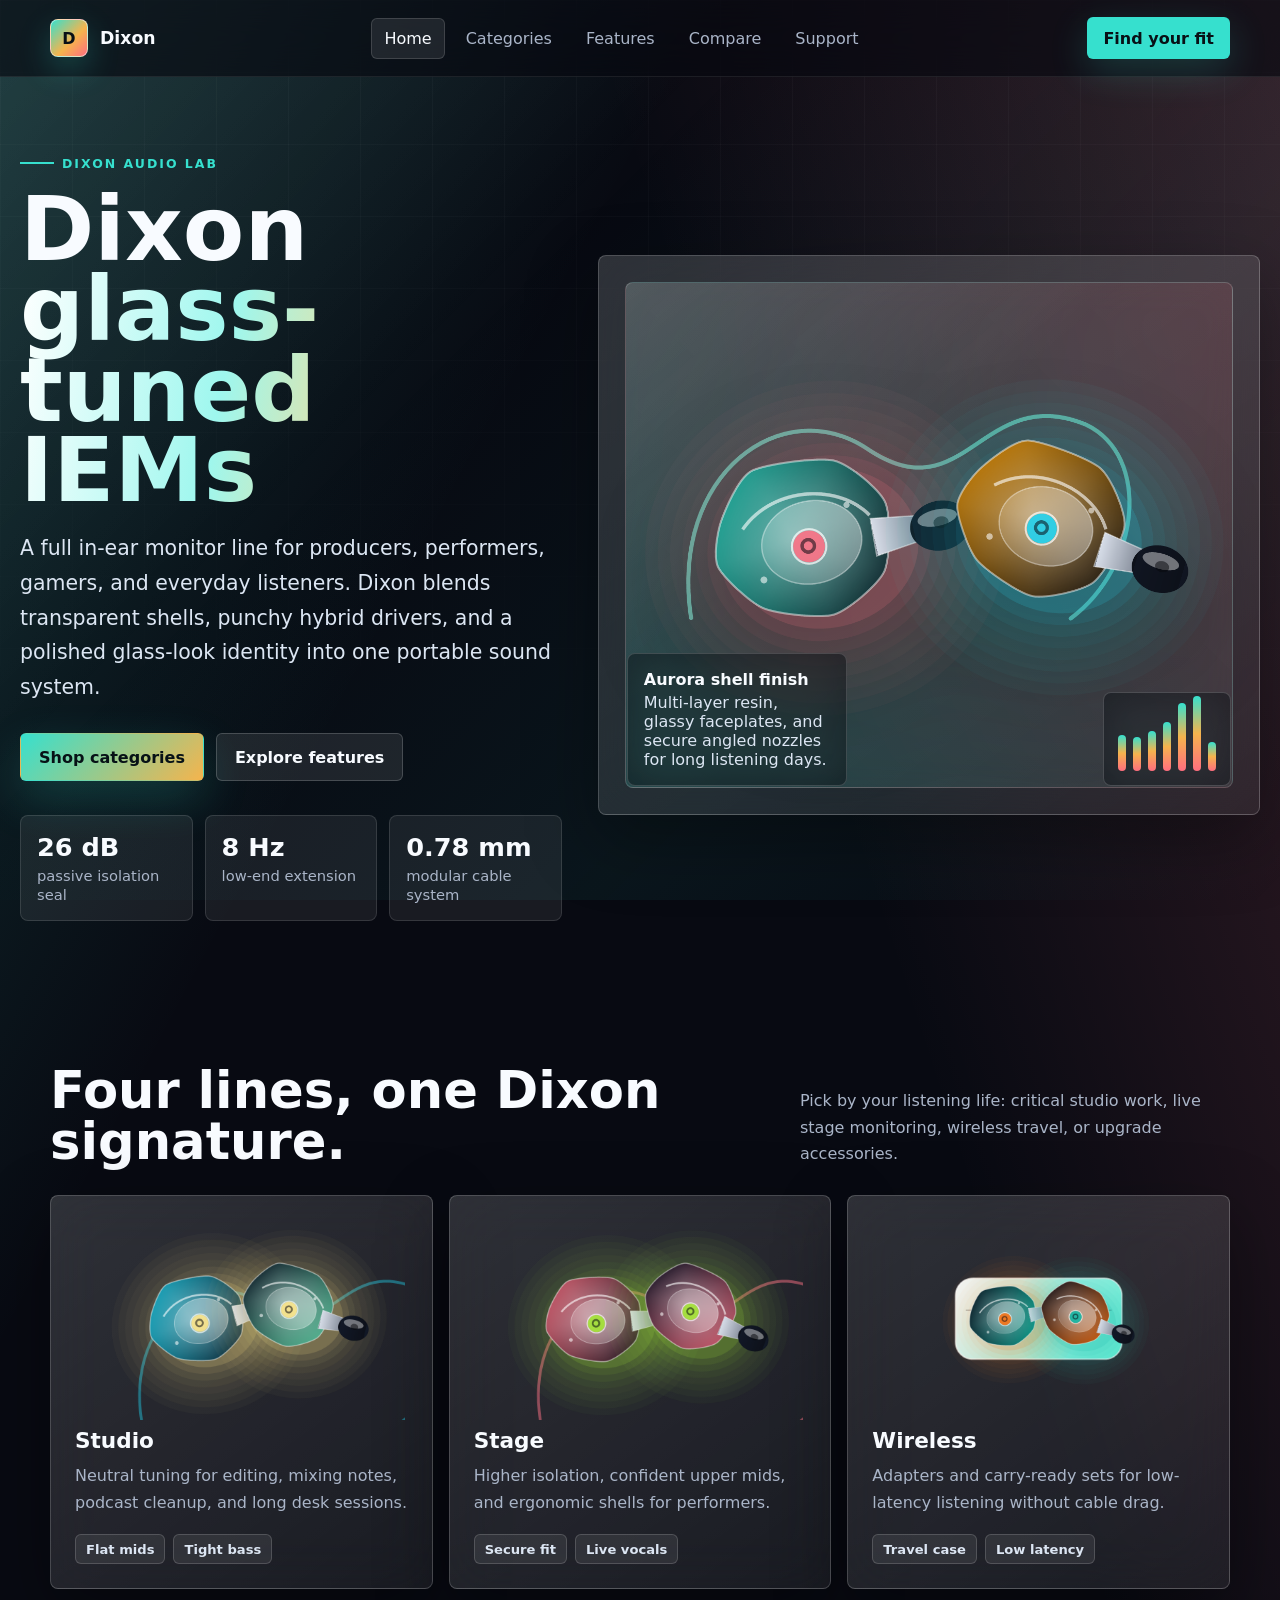
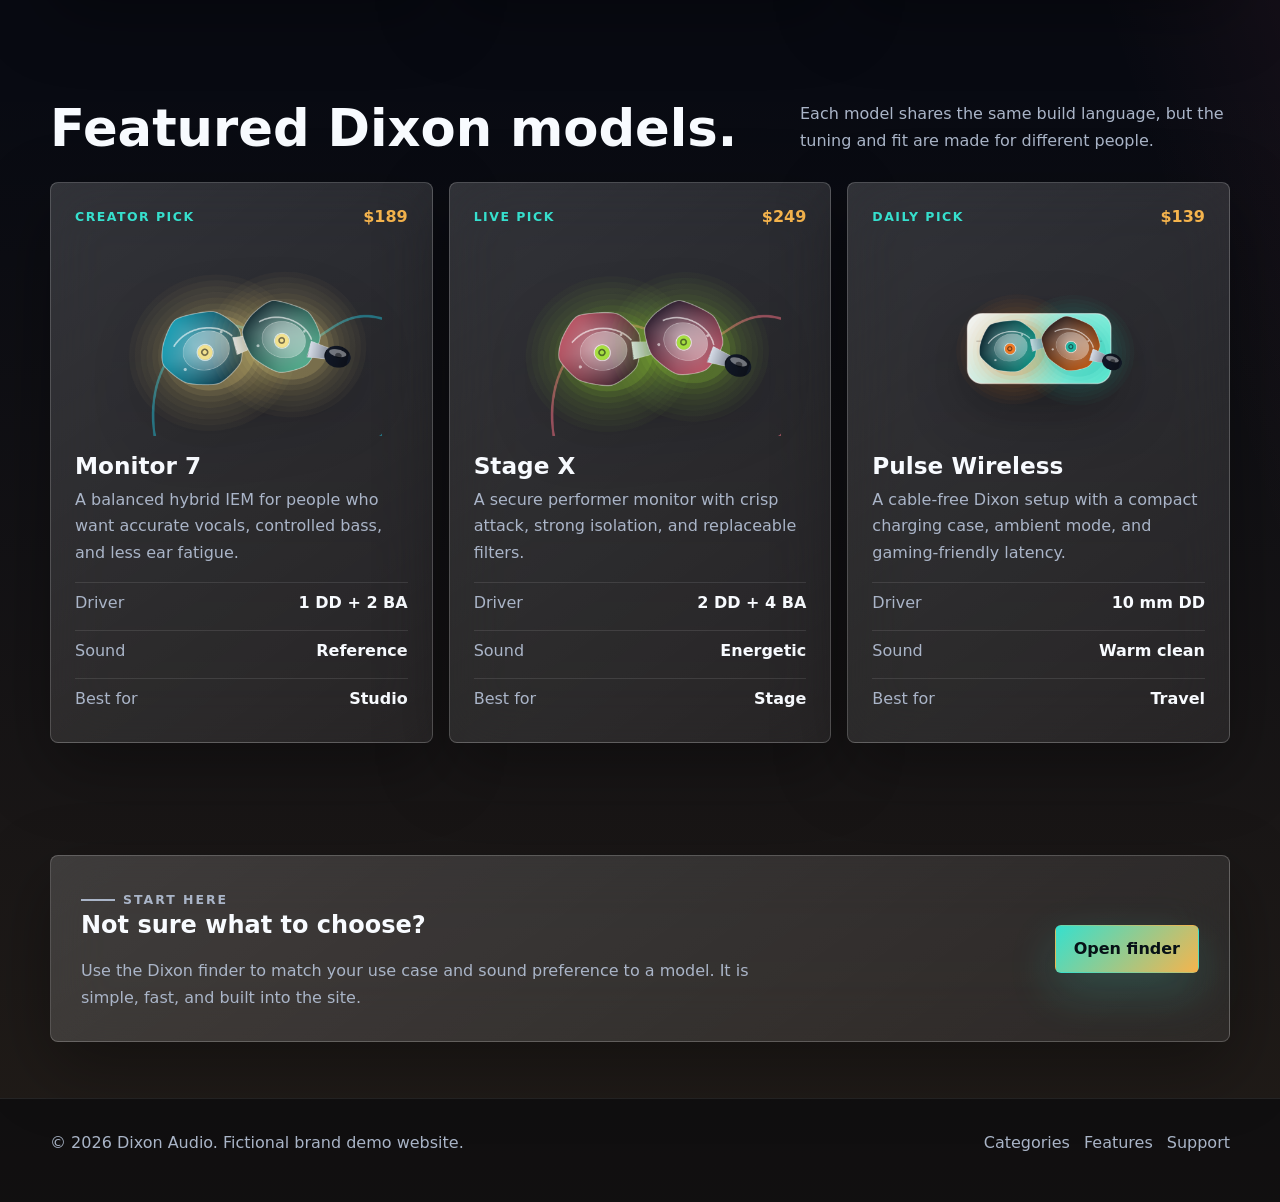
==== commit 033aef06: "new website" ====
--- a/index.html
+++ b/index.html
@@ -1,13 +1,188 @@
 <!doctype html>
-<html lang="en"><head><meta charset="utf-8"><meta name="viewport" content="width=device-width,initial-scale=1"><title>Cinewave — Watch something extraordinary</title><style>
-:root{--bg:#080910;--panel:#151724;--text:#f8f8fc;--muted:#aaaebe;--pink:#ff4d79;--violet:#9275ff}*{box-sizing:border-box}body{margin:0;background:var(--bg);color:var(--text);font-family:Inter,system-ui,sans-serif}.shell{width:min(1280px,calc(100% - 44px));margin:auto}nav{height:78px;display:flex;align-items:center;justify-content:space-between;position:relative;z-index:3}.brand{font-size:1.35rem;font-weight:900;letter-spacing:-.07em}.brand i{display:inline-grid;place-items:center;width:28px;height:28px;margin-right:8px;border-radius:9px;background:linear-gradient(135deg,var(--pink),var(--violet));font-style:normal;font-size:12px}.links{display:flex;gap:25px;color:#c6c8d4;font-weight:700;font-size:.9rem}.links a{color:inherit;text-decoration:none}.avatar{width:36px;height:36px;border:2px solid #fff8;border-radius:50%;background:linear-gradient(135deg,#ffd4b1,#a77cff)}.hero{height:590px;margin-top:-78px;position:relative;display:flex;align-items:end;overflow:hidden}.hero:before{content:"";position:absolute;inset:0;background:radial-gradient(circle at 76% 25%,#d96ee880,transparent 19%),radial-gradient(circle at 64% 62%,#276dff70,transparent 32%),linear-gradient(90deg,#080910 4%,#080910b5 38%,#08091005 80%,#080910)}.hero:after{content:"";position:absolute;inset:0;background:linear-gradient(0deg,#080910,transparent 40%)}.planet{position:absolute;width:430px;height:430px;right:11%;top:100px;border-radius:50%;background:radial-gradient(circle at 34% 29%,#ffe5d2 0 3%,#d99eda 14%,#745ba8 33%,#1e1949 62%,#080813 73%);box-shadow:0 0 80px 18px #8f58ff55}.ring{position:absolute;width:710px;height:160px;right:-3%;top:275px;border:17px solid #eacbff88;border-radius:50%;transform:rotate(-18deg)}.copy{position:relative;z-index:1;padding-bottom:72px;max-width:540px}.tag{display:inline-block;padding:7px 10px;border:1px solid #ff81a199;border-radius:999px;background:#ff4d7925;color:#ffc4d1;font-size:.72rem;font-weight:900;letter-spacing:.08em}.copy h1{font-size:clamp(3.4rem,7vw,6.5rem);line-height:.86;letter-spacing:-.08em;margin:17px 0}.copy p{color:#dedee7;line-height:1.65;max-width:500px}.btn{padding:13px 18px;border:0;border-radius:11px;margin:10px 8px 0 0;font-weight:850}.watch{background:#fff;color:#13141e}.list{color:#fff;border:1px solid #fff5;background:#171824a8}.tools{display:flex;align-items:center;justify-content:space-between;gap:16px;margin:25px 0}.filters{display:flex;gap:8px;flex-wrap:wrap}.filter{border:1px solid #ffffff24;border-radius:99px;padding:9px 13px;color:#c5c7d6;background:transparent;font-size:.82rem;font-weight:800}.filter.active,.filter:hover{background:#fff;color:#151622}.search{width:230px;padding:11px 13px;color:white;background:#13141e;border:1px solid #ffffff24;border-radius:10px;outline:none}section{margin:42px 0}h2{font-size:1.35rem;letter-spacing:-.04em}.row{display:grid;grid-auto-flow:column;grid-auto-columns:204px;gap:15px;overflow-x:auto;padding-bottom:14px}.card{height:275px;position:relative;border-radius:15px;overflow:hidden;background:var(--art);transition:.25s;border:1px solid transparent}.card:hover{transform:translateY(-7px);border-color:#fff8}.card:after{content:"";position:absolute;inset:0;background:linear-gradient(0deg,#05060be8,transparent 60%)}.c1{--art:radial-gradient(circle at 25% 20%,#f7ddca 0 5%,transparent 6%),linear-gradient(140deg,#f54b6d,#291959 75%)}.c2{--art:radial-gradient(circle at 58% 31%,#d2e7ff 0 13%,transparent 14%),linear-gradient(150deg,#293c71,#0f152e 70%)}.c3{--art:linear-gradient(45deg,transparent 38%,#ffb36188 39% 42%,transparent 43%),linear-gradient(135deg,#292146,#bd4d70)}.c4{--art:radial-gradient(ellipse at 62% 75%,#eabd75 0 13%,transparent 14%),linear-gradient(150deg,#4d251a,#121829)}.c5{--art:radial-gradient(circle at 30% 25%,#e6b8ff 0 8%,transparent 9%),linear-gradient(135deg,#2e184f,#0d4857)}.meta{position:absolute;z-index:1;left:14px;bottom:13px}.meta b{display:block;font-size:1rem}.meta span{font-size:.74rem;color:#d2d2da}.score{position:absolute;z-index:1;top:10px;right:10px;background:#06070a99;padding:5px 7px;border-radius:7px;color:#ffe77a;font-size:.75rem;font-weight:800}.add{position:absolute;z-index:2;right:10px;bottom:12px;width:30px;height:30px;border:0;border-radius:50%;font-size:18px;background:#fff;color:#171824}.add.saved{background:#79e5b8}.feature{display:grid;grid-template-columns:1.2fr .8fr;overflow:hidden;border:1px solid #ffffff20;border-radius:19px;background:linear-gradient(110deg,#25124d,#101936 65%)}.feature .text{padding:33px}.feature p{color:var(--muted);line-height:1.6}.progress{height:5px;max-width:340px;background:#fff3;border-radius:9px}.progress i{display:block;width:63%;height:100%;background:linear-gradient(90deg,var(--pink),#ffbd73);border-radius:9px}.art{min-height:200px;background:radial-gradient(circle at 55% 46%,#d8b3ff 0 4%,transparent 5%),radial-gradient(circle at 56% 46%,#7958d2 0 26%,transparent 27%),linear-gradient(135deg,transparent,#281149);display:grid;place-items:center}.art button{width:58px;height:58px;border:0;border-radius:50%;font-size:17px;color:#2a1551;background:#fff}.toast{position:fixed;right:22px;bottom:22px;padding:13px 16px;background:#fff;color:#151622;border-radius:10px;font-weight:800;transform:translateY(90px);transition:.3s}.toast.show{transform:none}footer{border-top:1px solid #ffffff18;padding:30px 0;color:#898c9d;font-size:.82rem;display:flex;justify-content:space-between;margin-top:65px}@media(max-width:700px){.shell{width:min(100% - 28px,1280px)}.links{display:none}.hero{height:540px}.planet{right:-180px}.ring{right:-250px}.copy{padding-bottom:45px}.tools{align-items:stretch;flex-direction:column}.search{width:100%}.feature{grid-template-columns:1fr}.row{grid-auto-columns:178px}.card{height:245px}footer{flex-direction:column;gap:12px}}
-</style></head><body>
-<header class="shell"><nav><div class="brand"><i>▶</i>cinewave</div><div class="links"><a href="#discover">Discover</a><a href="#series">Series</a><a href="#list">My List</a></div><div class="avatar"></div></nav></header>
-<section class="hero"><div class="planet"></div><div class="ring"></div><div class="shell copy"><span class="tag">CINEWAVE ORIGINAL</span><h1>Beyond the<br>known.</h1><p>When a signal arrives from the edge of the solar system, one crew must decide whether humanity is ready for the answer.</p><button class="btn watch" id="watch">▶ &nbsp;Watch now</button><button class="btn list" id="heroSave">＋ My List</button></div></section>
-<main class="shell" id="discover"><div class="tools"><div class="filters"><button class="filter active" data-g="all">For you</button><button class="filter" data-g="drama">Drama</button><button class="filter" data-g="sci-fi">Sci-fi</button><button class="filter" data-g="thriller">Thriller</button><button class="filter" data-g="documentary">Documentary</button></div><input class="search" id="search" placeholder="Search titles…"></div>
-<section><h2>Trending tonight</h2><div class="row" id="titles"><article class="card c1" data-g="drama" data-t="Afterlight"><span class="score">★ 8.9</span><div class="meta"><b>Afterlight</b><span>2026 · Drama</span></div><button class="add">＋</button></article><article class="card c2" data-g="sci-fi" data-t="Parallel"><span class="score">★ 9.1</span><div class="meta"><b>Parallel</b><span>2025 · Sci-fi</span></div><button class="add">＋</button></article><article class="card c3" data-g="thriller" data-t="The Last Call"><span class="score">★ 8.6</span><div class="meta"><b>The Last Call</b><span>2026 · Thriller</span></div><button class="add">＋</button></article><article class="card c4" data-g="drama" data-t="Sundown City"><span class="score">★ 8.4</span><div class="meta"><b>Sundown City</b><span>2025 · Drama</span></div><button class="add">＋</button></article><article class="card c5" data-g="sci-fi" data-t="Glass Orbit"><span class="score">★ 8.8</span><div class="meta"><b>Glass Orbit</b><span>2026 · Sci-fi</span></div><button class="add">＋</button></article></div></section>
-<section class="feature" id="series"><div class="text"><span class="tag">CONTINUE WATCHING</span><h2 style="font-size:1.8rem">Dark matter, episode 4</h2><p>A memory surfaces. The crew changes course. Nothing will look the same again.</p><div class="progress"><i></i></div><small style="color:#aaa">32 min left</small></div><div class="art"><button id="continue">▶</button></div></section>
-<section id="list"><h2>Because you watched Parallel</h2><div class="row"><article class="card c5" data-g="sci-fi" data-t="The Signal"><span class="score">★ 8.7</span><div class="meta"><b>The Signal</b><span>2026 · Sci-fi</span></div><button class="add">＋</button></article><article class="card c3" data-g="thriller" data-t="Morrow"><span class="score">★ 8.5</span><div class="meta"><b>Morrow</b><span>2025 · Thriller</span></div><button class="add">＋</button></article><article class="card c2" data-g="sci-fi" data-t="Blue Hour"><span class="score">★ 8.8</span><div class="meta"><b>Blue Hour</b><span>2026 · Sci-fi</span></div><button class="add">＋</button></article><article class="card c1" data-g="drama" data-t="Lost Found"><span class="score">★ 8.3</span><div class="meta"><b>Lost &amp; Found</b><span>2025 · Drama</span></div><button class="add">＋</button></article></div></section></main>
-<footer class="shell"><span>© 2026 Cinewave. Made for the next watch.</span><span>Help · Privacy · Terms</span></footer><div class="toast" id="toast">Added to My List</div>
-<script>const qs=s=>document.querySelector(s),cards=[...document.querySelectorAll('.card')],toast=qs('#toast');function note(t){toast.textContent=t;toast.classList.add('show');setTimeout(()=>toast.classList.remove('show'),1600)}document.querySelectorAll('.add').forEach(b=>b.onclick=e=>{e.stopPropagation();b.classList.toggle('saved');b.textContent=b.classList.contains('saved')?'✓':'＋';note(b.classList.contains('saved')?'Added to My List':'Removed from My List')});qs('#watch').onclick=()=>note('Trailer is ready — enjoy the opening scene!');qs('#continue').onclick=()=>note('Resuming Dark Matter…');qs('#heroSave').onclick=()=>note('Beyond the Known added to My List');document.querySelectorAll('.filter').forEach(b=>b.onclick=()=>{qs('.filter.active').classList.remove('active');b.classList.add('active');cards.forEach(c=>c.style.display=b.dataset.g==='all'||c.dataset.g===b.dataset.g?'block':'none')});qs('#search').oninput=e=>cards.forEach(c=>c.style.display=c.dataset.t.toLowerCase().includes(e.target.value.toLowerCase())?'block':'none');</script>
-</body></html>
+<html lang="en">
+  <head>
+    <meta charset="UTF-8">
+    <meta name="viewport" content="width=device-width, initial-scale=1.0">
+    <meta name="description" content="Dixon is a fictional premium IEM brand website with glassmorphism design, categories, features, and comparison tools.">
+    <title>Dixon Audio | Glass-Tuned IEMs</title>
+    <link rel="stylesheet" href="styles.css">
+    <script src="app.js" defer></script>
+  </head>
+  <body data-page="home">
+    <a class="skip-link" href="#main">Skip to content</a>
+    <header class="site-header">
+      <div class="nav-wrap">
+        <a class="brand" href="index.html" aria-label="Dixon home">
+          <span class="brand-mark">D</span>
+          <span class="brand-name">Dixon</span>
+        </a>
+        <button class="menu-toggle" type="button" aria-label="Open navigation" aria-expanded="false">
+          <span class="menu-lines"></span>
+        </button>
+        <nav class="site-nav" aria-label="Main navigation">
+          <a href="index.html">Home</a>
+          <a href="categories.html">Categories</a>
+          <a href="features.html">Features</a>
+          <a href="compare.html">Compare</a>
+          <a href="support.html">Support</a>
+        </nav>
+        <a class="nav-action" href="compare.html">Find your fit</a>
+      </div>
+    </header>
+
+    <main id="main">
+      <section class="hero">
+        <div class="hero-grid">
+          <div>
+            <p class="eyebrow">Dixon audio lab</p>
+            <h1>Dixon <span>glass-tuned IEMs</span></h1>
+            <p class="hero-copy">A full in-ear monitor line for producers, performers, gamers, and everyday listeners. Dixon blends transparent shells, punchy hybrid drivers, and a polished glass-look identity into one portable sound system.</p>
+            <div class="hero-actions">
+              <a class="button primary" href="categories.html">Shop categories</a>
+              <a class="button secondary" href="features.html">Explore features</a>
+            </div>
+            <div class="stat-row" aria-label="Dixon quick specs">
+              <div class="stat">
+                <strong>26 dB</strong>
+                <span>passive isolation seal</span>
+              </div>
+              <div class="stat">
+                <strong>8 Hz</strong>
+                <span>low-end extension</span>
+              </div>
+              <div class="stat">
+                <strong>0.78 mm</strong>
+                <span>modular cable system</span>
+              </div>
+            </div>
+          </div>
+          <div class="hero-visual glass-panel" aria-label="Dixon Aurora IEM product artwork">
+            <img src="assets/hero-dixon-aurora.png" alt="A glossy pair of Dixon in-ear monitors with translucent colored faceplates">
+            <div class="hero-badge">
+              <strong>Aurora shell finish</strong>
+              Multi-layer resin, glassy faceplates, and secure angled nozzles for long listening days.
+            </div>
+            <div class="sound-meter" aria-hidden="true">
+              <span></span>
+              <span></span>
+              <span></span>
+              <span></span>
+              <span></span>
+              <span></span>
+              <span></span>
+            </div>
+          </div>
+        </div>
+      </section>
+
+      <section class="section compact">
+        <div class="section-head">
+          <h2>Four lines, one Dixon signature.</h2>
+          <p>Pick by your listening life: critical studio work, live stage monitoring, wireless travel, or upgrade accessories.</p>
+        </div>
+        <div class="grid-4 grid-3">
+          <article class="category-card">
+            <img src="assets/category-studio.png" alt="Dixon studio IEM render">
+            <h3>Studio</h3>
+            <p>Neutral tuning for editing, mixing notes, podcast cleanup, and long desk sessions.</p>
+            <div class="tag-row">
+              <span class="tag">Flat mids</span>
+              <span class="tag">Tight bass</span>
+            </div>
+          </article>
+          <article class="category-card">
+            <img src="assets/category-stage.png" alt="Dixon stage IEM render">
+            <h3>Stage</h3>
+            <p>Higher isolation, confident upper mids, and ergonomic shells for performers.</p>
+            <div class="tag-row">
+              <span class="tag">Secure fit</span>
+              <span class="tag">Live vocals</span>
+            </div>
+          </article>
+          <article class="category-card">
+            <img src="assets/category-wireless.png" alt="Dixon wireless IEM render with charging case">
+            <h3>Wireless</h3>
+            <p>Adapters and carry-ready sets for low-latency listening without cable drag.</p>
+            <div class="tag-row">
+              <span class="tag">Travel case</span>
+              <span class="tag">Low latency</span>
+            </div>
+          </article>
+        </div>
+      </section>
+
+      <section class="section compact">
+        <div class="section-head">
+          <h2>Featured Dixon models.</h2>
+          <p>Each model shares the same build language, but the tuning and fit are made for different people.</p>
+        </div>
+        <div class="grid-3">
+          <article class="product-card">
+            <div class="product-top">
+              <span class="product-label">Creator pick</span>
+              <span class="price">$189</span>
+            </div>
+            <img src="assets/category-studio.png" alt="Dixon Monitor 7 studio IEM">
+            <h3>Monitor 7</h3>
+            <p>A balanced hybrid IEM for people who want accurate vocals, controlled bass, and less ear fatigue.</p>
+            <ul class="spec-list">
+              <li><span>Driver</span><strong>1 DD + 2 BA</strong></li>
+              <li><span>Sound</span><strong>Reference</strong></li>
+              <li><span>Best for</span><strong>Studio</strong></li>
+            </ul>
+          </article>
+          <article class="product-card">
+            <div class="product-top">
+              <span class="product-label">Live pick</span>
+              <span class="price">$249</span>
+            </div>
+            <img src="assets/category-stage.png" alt="Dixon Stage X IEM">
+            <h3>Stage X</h3>
+            <p>A secure performer monitor with crisp attack, strong isolation, and replaceable filters.</p>
+            <ul class="spec-list">
+              <li><span>Driver</span><strong>2 DD + 4 BA</strong></li>
+              <li><span>Sound</span><strong>Energetic</strong></li>
+              <li><span>Best for</span><strong>Stage</strong></li>
+            </ul>
+          </article>
+          <article class="product-card">
+            <div class="product-top">
+              <span class="product-label">Daily pick</span>
+              <span class="price">$139</span>
+            </div>
+            <img src="assets/category-wireless.png" alt="Dixon Pulse Wireless IEM">
+            <h3>Pulse Wireless</h3>
+            <p>A cable-free Dixon setup with a compact charging case, ambient mode, and gaming-friendly latency.</p>
+            <ul class="spec-list">
+              <li><span>Driver</span><strong>10 mm DD</strong></li>
+              <li><span>Sound</span><strong>Warm clean</strong></li>
+              <li><span>Best for</span><strong>Travel</strong></li>
+            </ul>
+          </article>
+        </div>
+      </section>
+
+      <section class="section compact">
+        <div class="cta-band glass-panel">
+          <div>
+            <p class="eyebrow">Start here</p>
+            <h2>Not sure what to choose?</h2>
+            <p>Use the Dixon finder to match your use case and sound preference to a model. It is simple, fast, and built into the site.</p>
+          </div>
+          <a class="button primary" href="compare.html">Open finder</a>
+        </div>
+      </section>
+    </main>
+
+    <footer class="site-footer">
+      <div class="footer-wrap">
+        <p>&copy; 2026 Dixon Audio. Fictional brand demo website.</p>
+        <div class="footer-links">
+          <a href="categories.html">Categories</a>
+          <a href="features.html">Features</a>
+          <a href="support.html">Support</a>
+        </div>
+      </div>
+    </footer>
+  </body>
+</html>
--- a/styles.css
+++ b/styles.css
@@ -0,0 +1,1001 @@
+:root {
+  --ink: #f8fbff;
+  --muted: #aab5c8;
+  --soft: #dce6f3;
+  --panel: rgba(255, 255, 255, 0.1);
+  --panel-strong: rgba(255, 255, 255, 0.16);
+  --line: rgba(255, 255, 255, 0.2);
+  --shadow: 0 24px 70px rgba(0, 0, 0, 0.34);
+  --teal: #36e0ce;
+  --coral: #ff6e7f;
+  --amber: #f5b44d;
+  --green: #a4e84a;
+  --night: #080a12;
+  --radius: 8px;
+  --max: 1180px;
+}
+
+* {
+  box-sizing: border-box;
+}
+
+html {
+  scroll-behavior: smooth;
+}
+
+body {
+  min-height: 100vh;
+  margin: 0;
+  color: var(--ink);
+  font-family: Inter, ui-sans-serif, system-ui, -apple-system, BlinkMacSystemFont, "Segoe UI", sans-serif;
+  background:
+    linear-gradient(118deg, rgba(54, 224, 206, 0.18), transparent 26%),
+    linear-gradient(252deg, rgba(255, 110, 127, 0.18), transparent 32%),
+    linear-gradient(0deg, rgba(245, 180, 77, 0.11), transparent 40%),
+    var(--night);
+  overflow-x: hidden;
+}
+
+body::before {
+  position: fixed;
+  inset: 0;
+  z-index: -2;
+  content: "";
+  background:
+    linear-gradient(rgba(255, 255, 255, 0.035) 1px, transparent 1px),
+    linear-gradient(90deg, rgba(255, 255, 255, 0.035) 1px, transparent 1px);
+  background-size: 72px 72px;
+  mask-image: linear-gradient(to bottom, rgba(0, 0, 0, 0.85), transparent 92%);
+}
+
+body::after {
+  position: fixed;
+  inset: 0;
+  z-index: -1;
+  content: "";
+  pointer-events: none;
+  background: linear-gradient(135deg, rgba(255, 255, 255, 0.08), transparent 36%, rgba(54, 224, 206, 0.06) 68%, transparent);
+}
+
+a {
+  color: inherit;
+  text-decoration: none;
+}
+
+img {
+  display: block;
+  max-width: 100%;
+}
+
+button,
+input,
+textarea,
+select {
+  font: inherit;
+}
+
+button {
+  color: inherit;
+}
+
+.skip-link {
+  position: absolute;
+  left: 16px;
+  top: -60px;
+  z-index: 100;
+  padding: 12px 14px;
+  color: #061016;
+  background: var(--teal);
+  border-radius: 6px;
+  transition: top 0.2s ease;
+}
+
+.skip-link:focus {
+  top: 16px;
+}
+
+.site-header {
+  position: sticky;
+  top: 0;
+  z-index: 50;
+  border-bottom: 1px solid rgba(255, 255, 255, 0.08);
+  backdrop-filter: blur(22px);
+  background: rgba(7, 9, 16, 0.64);
+  transition: box-shadow 0.2s ease, background 0.2s ease;
+}
+
+.site-header.is-scrolled {
+  background: rgba(7, 9, 16, 0.82);
+  box-shadow: 0 14px 50px rgba(0, 0, 0, 0.24);
+}
+
+.nav-wrap {
+  display: flex;
+  align-items: center;
+  justify-content: space-between;
+  width: min(var(--max), calc(100% - 40px));
+  min-height: 76px;
+  margin: 0 auto;
+  gap: 24px;
+}
+
+.brand {
+  display: inline-flex;
+  align-items: center;
+  gap: 12px;
+  font-weight: 900;
+  letter-spacing: 0;
+}
+
+.brand-mark {
+  display: grid;
+  width: 38px;
+  height: 38px;
+  place-items: center;
+  color: #081016;
+  background: linear-gradient(135deg, var(--teal), var(--amber) 58%, var(--coral));
+  border: 1px solid rgba(255, 255, 255, 0.55);
+  border-radius: 8px;
+  box-shadow: 0 12px 32px rgba(54, 224, 206, 0.24);
+}
+
+.brand-name {
+  font-size: 1.08rem;
+}
+
+.site-nav {
+  display: flex;
+  align-items: center;
+  gap: 8px;
+}
+
+.site-nav a {
+  padding: 10px 12px;
+  color: var(--muted);
+  border: 1px solid transparent;
+  border-radius: 6px;
+  transition: color 0.2s ease, background 0.2s ease, border-color 0.2s ease;
+}
+
+.site-nav a:hover,
+.site-nav a.is-active {
+  color: var(--ink);
+  background: rgba(255, 255, 255, 0.09);
+  border-color: rgba(255, 255, 255, 0.14);
+}
+
+.nav-action {
+  display: inline-flex;
+  align-items: center;
+  justify-content: center;
+  min-height: 42px;
+  padding: 0 16px;
+  color: #081016;
+  font-weight: 800;
+  background: var(--teal);
+  border-radius: 6px;
+  box-shadow: 0 12px 38px rgba(54, 224, 206, 0.2);
+}
+
+.menu-toggle {
+  display: none;
+  width: 44px;
+  height: 44px;
+  place-items: center;
+  background: rgba(255, 255, 255, 0.1);
+  border: 1px solid rgba(255, 255, 255, 0.18);
+  border-radius: 6px;
+}
+
+.menu-lines,
+.menu-lines::before,
+.menu-lines::after {
+  display: block;
+  width: 20px;
+  height: 2px;
+  content: "";
+  background: var(--ink);
+  border-radius: 2px;
+}
+
+.menu-lines {
+  position: relative;
+}
+
+.menu-lines::before,
+.menu-lines::after {
+  position: absolute;
+  left: 0;
+}
+
+.menu-lines::before {
+  top: -7px;
+}
+
+.menu-lines::after {
+  top: 7px;
+}
+
+.section {
+  width: min(var(--max), calc(100% - 40px));
+  margin: 0 auto;
+  padding: 82px 0;
+}
+
+.section.compact {
+  padding: 56px 0;
+}
+
+.hero {
+  width: min(1240px, calc(100% - 40px));
+  margin: 0 auto;
+  padding: 72px 0 88px;
+}
+
+.hero-grid {
+  display: grid;
+  grid-template-columns: minmax(0, 0.9fr) minmax(360px, 1.1fr);
+  align-items: center;
+  gap: 36px;
+}
+
+.eyebrow {
+  display: inline-flex;
+  align-items: center;
+  gap: 8px;
+  margin: 0 0 18px;
+  color: var(--teal);
+  font-size: 0.78rem;
+  font-weight: 900;
+  letter-spacing: 0.16em;
+  text-transform: uppercase;
+}
+
+.eyebrow::before {
+  width: 34px;
+  height: 2px;
+  content: "";
+  background: currentColor;
+}
+
+h1,
+h2,
+h3,
+p {
+  margin-top: 0;
+}
+
+h1 {
+  max-width: 740px;
+  margin-bottom: 20px;
+  font-size: clamp(3.6rem, 7vw, 7.8rem);
+  line-height: 0.9;
+  letter-spacing: 0;
+}
+
+.hero h1 span {
+  display: block;
+  color: transparent;
+  background: linear-gradient(100deg, #ffffff, #9ef7ee 38%, #ffd98b 68%, #ff91a0);
+  -webkit-background-clip: text;
+  background-clip: text;
+}
+
+.hero-copy {
+  max-width: 620px;
+  color: var(--soft);
+  font-size: clamp(1.08rem, 1.7vw, 1.28rem);
+  line-height: 1.7;
+}
+
+.hero-actions,
+.inline-actions {
+  display: flex;
+  flex-wrap: wrap;
+  align-items: center;
+  gap: 12px;
+  margin-top: 28px;
+}
+
+.button {
+  display: inline-flex;
+  align-items: center;
+  justify-content: center;
+  min-height: 48px;
+  padding: 0 18px;
+  font-weight: 900;
+  border: 1px solid transparent;
+  border-radius: 6px;
+  transition: transform 0.2s ease, border-color 0.2s ease, background 0.2s ease;
+}
+
+.button:hover {
+  transform: translateY(-2px);
+}
+
+.button.primary {
+  color: #071116;
+  background: linear-gradient(135deg, var(--teal), var(--amber));
+  box-shadow: 0 18px 48px rgba(54, 224, 206, 0.2);
+}
+
+.button.secondary {
+  color: var(--ink);
+  background: rgba(255, 255, 255, 0.09);
+  border-color: rgba(255, 255, 255, 0.18);
+}
+
+.glass-panel,
+.glass-card,
+.product-card,
+.feature-card,
+.category-card,
+.support-card {
+  border: 1px solid var(--line);
+  border-radius: var(--radius);
+  background: linear-gradient(145deg, rgba(255, 255, 255, 0.16), rgba(255, 255, 255, 0.07));
+  box-shadow: var(--shadow);
+  backdrop-filter: blur(28px);
+}
+
+.hero-visual {
+  position: relative;
+  min-height: 560px;
+  overflow: hidden;
+}
+
+.hero-visual::before {
+  position: absolute;
+  inset: 26px;
+  content: "";
+  border: 1px solid rgba(255, 255, 255, 0.16);
+  border-radius: 8px;
+  background:
+    linear-gradient(140deg, rgba(255, 255, 255, 0.12), transparent 42%),
+    linear-gradient(45deg, rgba(54, 224, 206, 0.16), rgba(255, 110, 127, 0.12));
+}
+
+.hero-visual img {
+  position: relative;
+  z-index: 2;
+  width: min(100%, 850px);
+  margin: 42px auto 0;
+  filter: drop-shadow(0 36px 45px rgba(0, 0, 0, 0.4));
+}
+
+.sound-meter {
+  position: absolute;
+  right: 28px;
+  bottom: 28px;
+  z-index: 3;
+  display: flex;
+  align-items: end;
+  gap: 7px;
+  height: 94px;
+  padding: 14px;
+  border: 1px solid rgba(255, 255, 255, 0.18);
+  border-radius: 8px;
+  background: rgba(5, 8, 14, 0.5);
+  backdrop-filter: blur(20px);
+}
+
+.sound-meter span {
+  display: block;
+  width: 8px;
+  height: 26px;
+  background: linear-gradient(to top, var(--coral), var(--amber), var(--teal));
+  border-radius: 4px;
+  transform-origin: bottom;
+}
+
+.hero-badge {
+  position: absolute;
+  left: 28px;
+  bottom: 28px;
+  z-index: 3;
+  max-width: 220px;
+  padding: 16px;
+  color: var(--soft);
+  border: 1px solid rgba(255, 255, 255, 0.16);
+  border-radius: 8px;
+  background: rgba(5, 8, 14, 0.52);
+  backdrop-filter: blur(20px);
+}
+
+.hero-badge strong {
+  display: block;
+  margin-bottom: 4px;
+  color: var(--ink);
+}
+
+.stat-row {
+  display: grid;
+  grid-template-columns: repeat(3, minmax(0, 1fr));
+  gap: 12px;
+  margin-top: 34px;
+}
+
+.stat {
+  padding: 16px;
+  border: 1px solid rgba(255, 255, 255, 0.12);
+  border-radius: 8px;
+  background: rgba(255, 255, 255, 0.07);
+}
+
+.stat strong {
+  display: block;
+  margin-bottom: 4px;
+  font-size: 1.6rem;
+}
+
+.stat span {
+  color: var(--muted);
+  font-size: 0.92rem;
+}
+
+.section-head {
+  display: flex;
+  align-items: end;
+  justify-content: space-between;
+  gap: 24px;
+  margin-bottom: 28px;
+}
+
+.section-head h2 {
+  max-width: 700px;
+  margin-bottom: 0;
+  font-size: clamp(2rem, 4vw, 3.8rem);
+  line-height: 1;
+  letter-spacing: 0;
+}
+
+.section-head p {
+  max-width: 430px;
+  margin-bottom: 0;
+  color: var(--muted);
+  line-height: 1.65;
+}
+
+.grid-3 {
+  display: grid;
+  grid-template-columns: repeat(3, minmax(0, 1fr));
+  gap: 16px;
+}
+
+.grid-2 {
+  display: grid;
+  grid-template-columns: repeat(2, minmax(0, 1fr));
+  gap: 16px;
+}
+
+.category-card,
+.feature-card,
+.support-card {
+  position: relative;
+  overflow: hidden;
+  padding: 24px;
+}
+
+.category-card img {
+  width: 100%;
+  height: 220px;
+  object-fit: contain;
+  margin: -20px auto 8px;
+}
+
+.category-card h3,
+.feature-card h3,
+.support-card h3 {
+  margin-bottom: 10px;
+  font-size: 1.35rem;
+}
+
+.category-card p,
+.feature-card p,
+.support-card p {
+  color: var(--muted);
+  line-height: 1.65;
+}
+
+.tag-row {
+  display: flex;
+  flex-wrap: wrap;
+  gap: 8px;
+  margin-top: 18px;
+}
+
+.tag {
+  display: inline-flex;
+  align-items: center;
+  min-height: 30px;
+  padding: 0 10px;
+  color: var(--soft);
+  font-size: 0.82rem;
+  font-weight: 800;
+  border: 1px solid rgba(255, 255, 255, 0.16);
+  border-radius: 6px;
+  background: rgba(255, 255, 255, 0.08);
+}
+
+.product-card {
+  position: relative;
+  display: flex;
+  min-height: 100%;
+  padding: 24px;
+  overflow: hidden;
+  flex-direction: column;
+}
+
+.product-top {
+  display: flex;
+  align-items: center;
+  justify-content: space-between;
+  gap: 14px;
+  margin-bottom: 16px;
+}
+
+.product-label {
+  color: var(--teal);
+  font-size: 0.78rem;
+  font-weight: 900;
+  letter-spacing: 0.12em;
+  text-transform: uppercase;
+}
+
+.price {
+  color: var(--amber);
+  font-weight: 900;
+}
+
+.product-card h3 {
+  margin-bottom: 8px;
+  font-size: 1.45rem;
+}
+
+.product-card p {
+  color: var(--muted);
+  line-height: 1.65;
+}
+
+.product-card img {
+  width: 100%;
+  height: 190px;
+  object-fit: contain;
+  margin: 4px auto 16px;
+  filter: drop-shadow(0 22px 28px rgba(0, 0, 0, 0.32));
+}
+
+.spec-list {
+  display: grid;
+  gap: 8px;
+  padding: 0;
+  margin: auto 0 0;
+  list-style: none;
+}
+
+.spec-list li {
+  display: flex;
+  justify-content: space-between;
+  gap: 12px;
+  padding: 10px 0;
+  color: var(--muted);
+  border-top: 1px solid rgba(255, 255, 255, 0.1);
+}
+
+.spec-list strong {
+  color: var(--ink);
+}
+
+.page-hero {
+  width: min(var(--max), calc(100% - 40px));
+  margin: 0 auto;
+  padding: 70px 0 36px;
+}
+
+.page-hero-inner {
+  display: grid;
+  grid-template-columns: minmax(0, 1fr) minmax(260px, 0.54fr);
+  align-items: center;
+  gap: 28px;
+  padding: 30px;
+}
+
+.page-hero h1 {
+  font-size: clamp(2.7rem, 6vw, 5.8rem);
+}
+
+.page-hero p {
+  max-width: 720px;
+  color: var(--soft);
+  font-size: 1.1rem;
+  line-height: 1.75;
+}
+
+.page-hero img {
+  width: 100%;
+  max-height: 330px;
+  object-fit: contain;
+  filter: drop-shadow(0 28px 38px rgba(0, 0, 0, 0.38));
+}
+
+.filter-bar {
+  display: flex;
+  flex-wrap: wrap;
+  gap: 10px;
+  margin-bottom: 22px;
+}
+
+.filter-button {
+  min-height: 42px;
+  padding: 0 14px;
+  color: var(--soft);
+  cursor: pointer;
+  border: 1px solid rgba(255, 255, 255, 0.16);
+  border-radius: 6px;
+  background: rgba(255, 255, 255, 0.08);
+}
+
+.filter-button.is-active {
+  color: #071116;
+  background: var(--teal);
+}
+
+.feature-spotlight {
+  display: grid;
+  grid-template-columns: minmax(0, 0.88fr) minmax(320px, 1.12fr);
+  gap: 18px;
+  align-items: center;
+}
+
+.feature-spotlight img {
+  width: 100%;
+  max-height: 520px;
+  object-fit: contain;
+  filter: drop-shadow(0 30px 45px rgba(0, 0, 0, 0.36));
+}
+
+.feature-list {
+  display: grid;
+  gap: 12px;
+}
+
+.feature-row {
+  display: grid;
+  grid-template-columns: 64px minmax(0, 1fr);
+  gap: 14px;
+  align-items: start;
+  padding: 18px;
+  border: 1px solid rgba(255, 255, 255, 0.14);
+  border-radius: 8px;
+  background: rgba(255, 255, 255, 0.08);
+}
+
+.feature-number {
+  display: grid;
+  width: 52px;
+  height: 52px;
+  place-items: center;
+  color: #071116;
+  font-weight: 900;
+  background: linear-gradient(135deg, var(--amber), var(--teal));
+  border-radius: 8px;
+}
+
+.feature-row p {
+  margin-bottom: 0;
+  color: var(--muted);
+  line-height: 1.6;
+}
+
+.compare-table-wrap {
+  overflow-x: auto;
+}
+
+.compare-table {
+  width: 100%;
+  min-width: 760px;
+  border-collapse: collapse;
+}
+
+.compare-table th,
+.compare-table td {
+  padding: 18px;
+  text-align: left;
+  border-bottom: 1px solid rgba(255, 255, 255, 0.12);
+}
+
+.compare-table th {
+  color: var(--ink);
+  background: rgba(255, 255, 255, 0.08);
+}
+
+.compare-table td {
+  color: var(--muted);
+}
+
+.match-panel {
+  display: grid;
+  grid-template-columns: minmax(0, 0.95fr) minmax(260px, 1.05fr);
+  gap: 18px;
+  padding: 24px;
+}
+
+.control-stack {
+  display: grid;
+  gap: 16px;
+}
+
+.control-stack label {
+  display: grid;
+  gap: 8px;
+  color: var(--soft);
+  font-weight: 800;
+}
+
+.control-stack select,
+.contact-form input,
+.contact-form textarea {
+  width: 100%;
+  min-height: 48px;
+  color: var(--ink);
+  border: 1px solid rgba(255, 255, 255, 0.16);
+  border-radius: 6px;
+  background: rgba(7, 10, 18, 0.72);
+}
+
+.control-stack select {
+  padding: 0 12px;
+}
+
+.match-result {
+  display: grid;
+  align-content: center;
+  gap: 12px;
+  padding: 22px;
+  border: 1px solid rgba(255, 255, 255, 0.14);
+  border-radius: 8px;
+  background: rgba(255, 255, 255, 0.08);
+}
+
+.match-score {
+  height: 10px;
+  overflow: hidden;
+  background: rgba(255, 255, 255, 0.12);
+  border-radius: 6px;
+}
+
+.match-score span {
+  display: block;
+  width: 76%;
+  height: 100%;
+  background: linear-gradient(90deg, var(--coral), var(--amber), var(--green), var(--teal));
+  border-radius: inherit;
+  transition: width 0.25s ease;
+}
+
+.support-layout {
+  display: grid;
+  grid-template-columns: minmax(280px, 0.8fr) minmax(0, 1.2fr);
+  gap: 18px;
+}
+
+.contact-form {
+  display: grid;
+  gap: 14px;
+}
+
+.contact-form label {
+  display: grid;
+  gap: 8px;
+  color: var(--soft);
+  font-weight: 800;
+}
+
+.contact-form input,
+.contact-form textarea {
+  padding: 12px;
+}
+
+.contact-form textarea {
+  min-height: 150px;
+  resize: vertical;
+}
+
+.form-note {
+  display: none;
+  padding: 12px;
+  color: #071116;
+  font-weight: 800;
+  background: var(--green);
+  border-radius: 6px;
+}
+
+.form-note.is-visible {
+  display: block;
+}
+
+.faq-list {
+  display: grid;
+  gap: 10px;
+}
+
+.faq-item {
+  border: 1px solid rgba(255, 255, 255, 0.14);
+  border-radius: 8px;
+  overflow: hidden;
+  background: rgba(255, 255, 255, 0.08);
+}
+
+.faq-question {
+  display: flex;
+  width: 100%;
+  min-height: 58px;
+  align-items: center;
+  justify-content: space-between;
+  gap: 16px;
+  padding: 0 16px;
+  text-align: left;
+  cursor: pointer;
+  background: transparent;
+  border: 0;
+}
+
+.faq-question span:last-child {
+  color: var(--teal);
+  font-size: 1.3rem;
+}
+
+.faq-answer {
+  display: none;
+  padding: 0 16px 16px;
+  color: var(--muted);
+  line-height: 1.65;
+}
+
+.faq-item.is-open .faq-answer {
+  display: block;
+}
+
+.cta-band {
+  display: grid;
+  grid-template-columns: minmax(0, 1fr) auto;
+  align-items: center;
+  gap: 24px;
+  padding: 30px;
+}
+
+.cta-band p {
+  max-width: 680px;
+  margin-bottom: 0;
+  color: var(--muted);
+  line-height: 1.65;
+}
+
+.site-footer {
+  border-top: 1px solid rgba(255, 255, 255, 0.09);
+  background: rgba(4, 6, 10, 0.54);
+}
+
+.footer-wrap {
+  display: grid;
+  grid-template-columns: 1fr auto;
+  gap: 24px;
+  width: min(var(--max), calc(100% - 40px));
+  margin: 0 auto;
+  padding: 34px 0;
+  color: var(--muted);
+}
+
+.footer-links {
+  display: flex;
+  flex-wrap: wrap;
+  gap: 14px;
+}
+
+.footer-links a:hover {
+  color: var(--ink);
+}
+
+@media (max-width: 980px) {
+  .hero-grid,
+  .page-hero-inner,
+  .feature-spotlight,
+  .match-panel,
+  .support-layout {
+    grid-template-columns: 1fr;
+  }
+
+  .hero-visual {
+    min-height: 460px;
+  }
+
+  .grid-3 {
+    grid-template-columns: repeat(2, minmax(0, 1fr));
+  }
+
+  .section-head {
+    display: grid;
+    align-items: start;
+  }
+}
+
+@media (max-width: 760px) {
+  .nav-wrap {
+    width: min(100% - 28px, var(--max));
+  }
+
+  .menu-toggle {
+    display: grid;
+  }
+
+  .site-nav {
+    position: absolute;
+    left: 14px;
+    right: 14px;
+    top: 76px;
+    display: none;
+    padding: 12px;
+    flex-direction: column;
+    align-items: stretch;
+    border: 1px solid rgba(255, 255, 255, 0.14);
+    border-radius: 8px;
+    background: rgba(7, 9, 16, 0.94);
+    backdrop-filter: blur(22px);
+  }
+
+  body.nav-open .site-nav {
+    display: flex;
+  }
+
+  .nav-action {
+    display: none;
+  }
+
+  .hero,
+  .section,
+  .page-hero {
+    width: min(100% - 28px, var(--max));
+  }
+
+  .hero {
+    padding-top: 48px;
+  }
+
+  .hero-visual {
+    min-height: 360px;
+  }
+
+  .hero-badge {
+    position: relative;
+    left: auto;
+    bottom: auto;
+    margin: -4px 18px 18px;
+  }
+
+  .sound-meter {
+    display: none;
+  }
+
+  .stat-row,
+  .grid-3,
+  .grid-2,
+  .cta-band,
+  .footer-wrap {
+    grid-template-columns: 1fr;
+  }
+
+  .category-card img,
+  .product-card img {
+    height: 165px;
+  }
+}
+
+@media (prefers-reduced-motion: reduce) {
+  *,
+  *::before,
+  *::after {
+    scroll-behavior: auto !important;
+    transition-duration: 0.01ms !important;
+    animation-duration: 0.01ms !important;
+  }
+}
